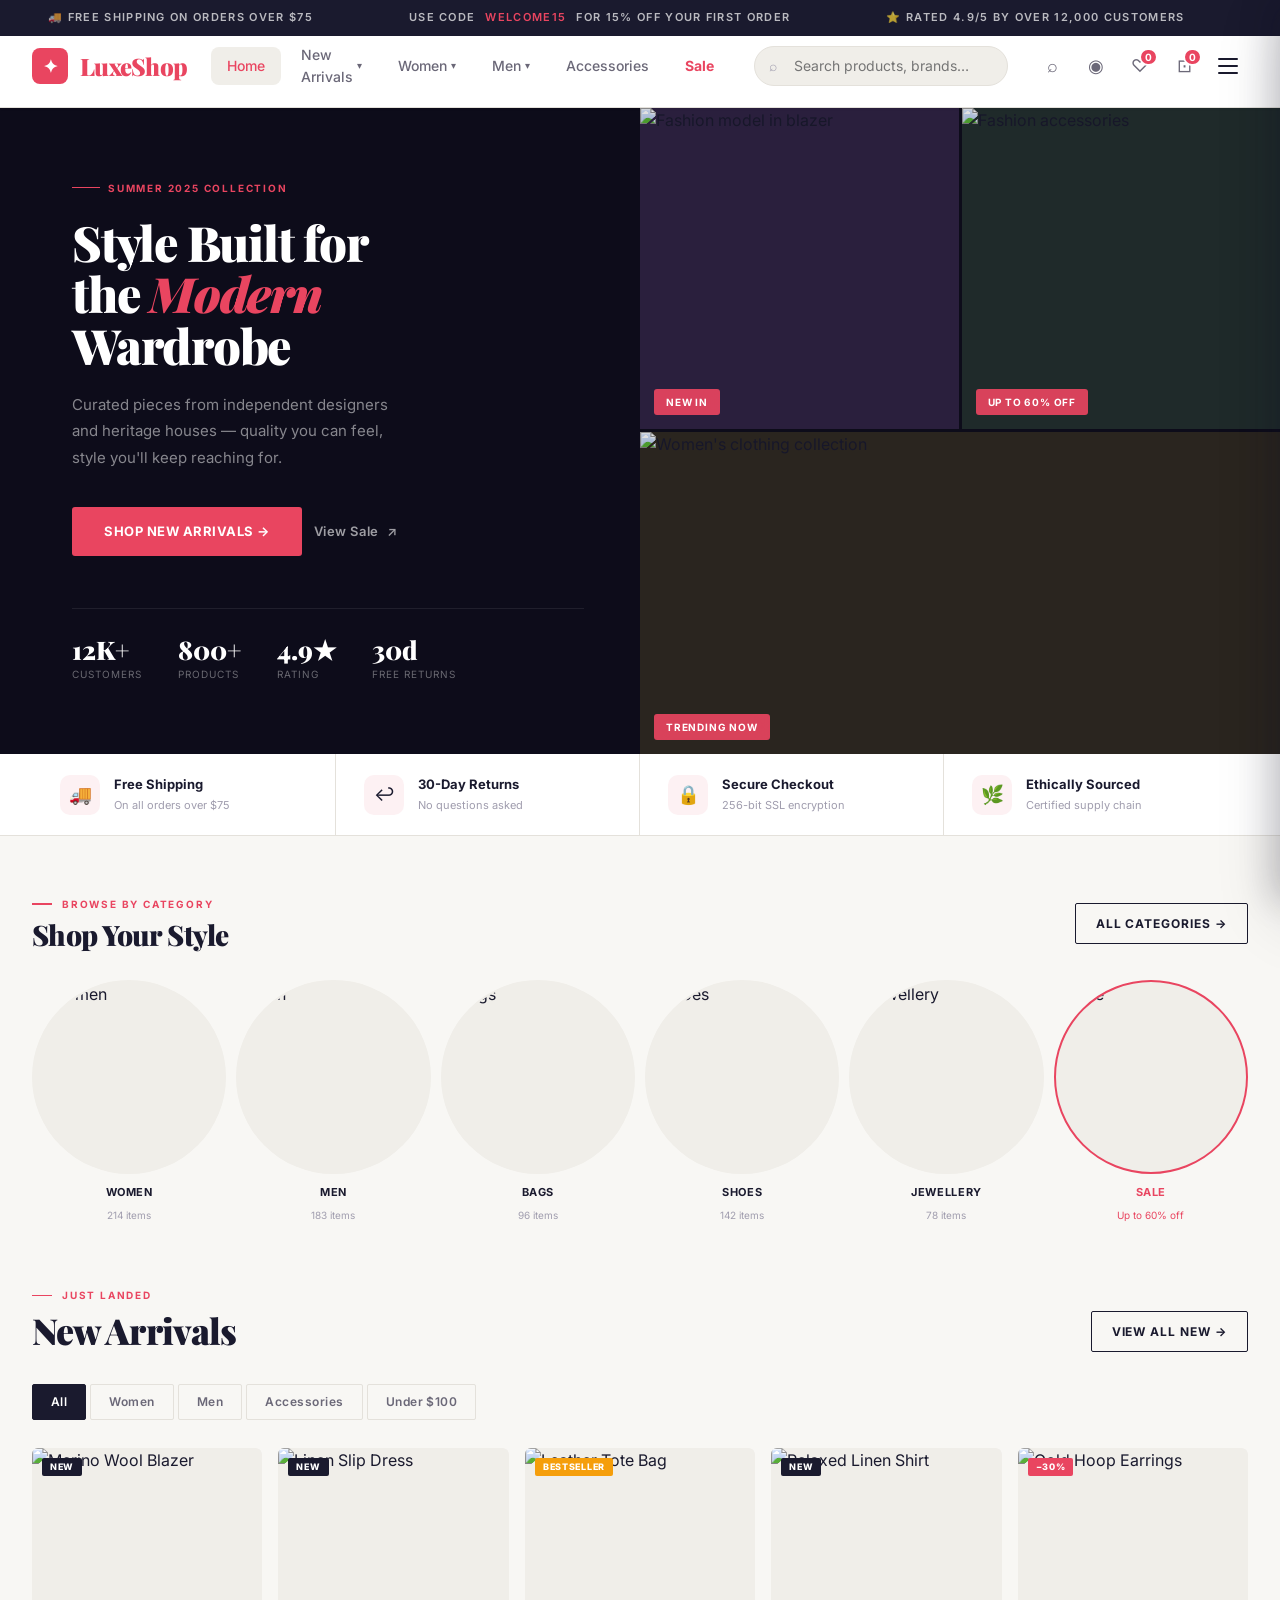
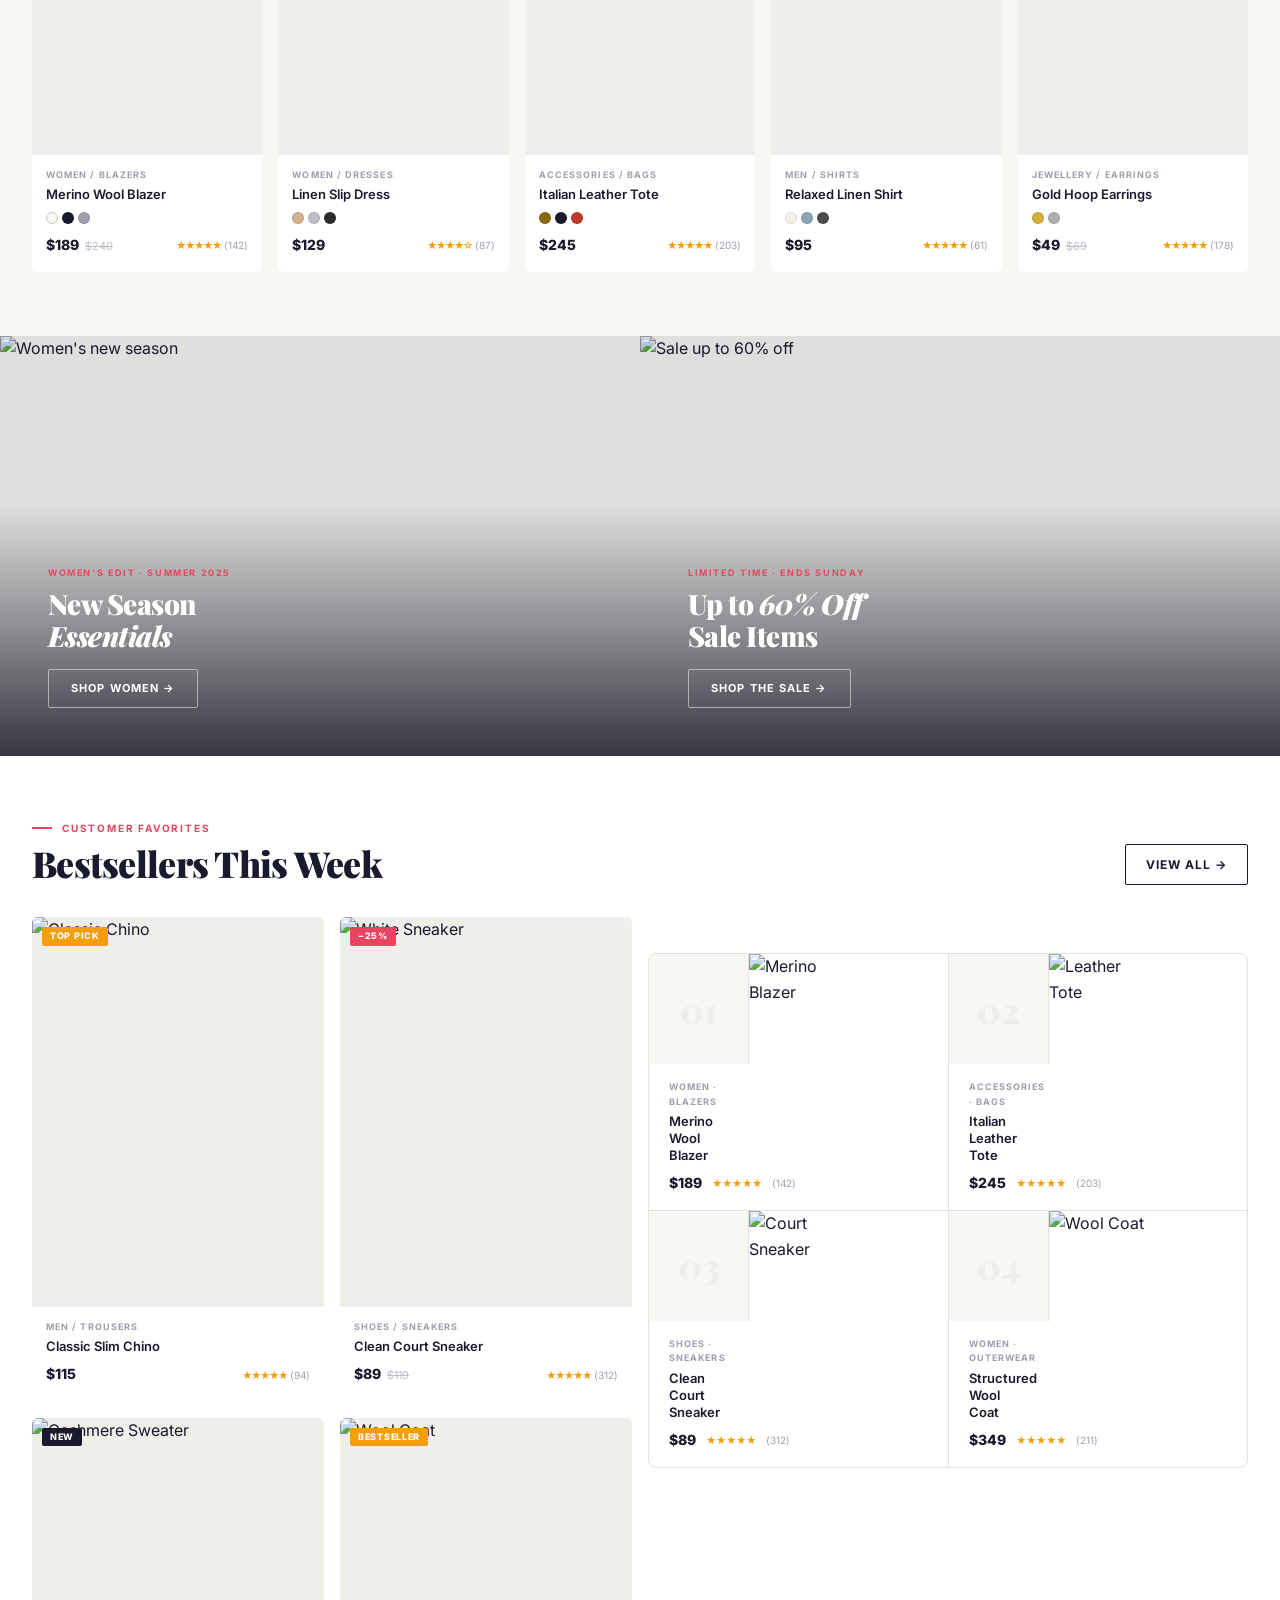
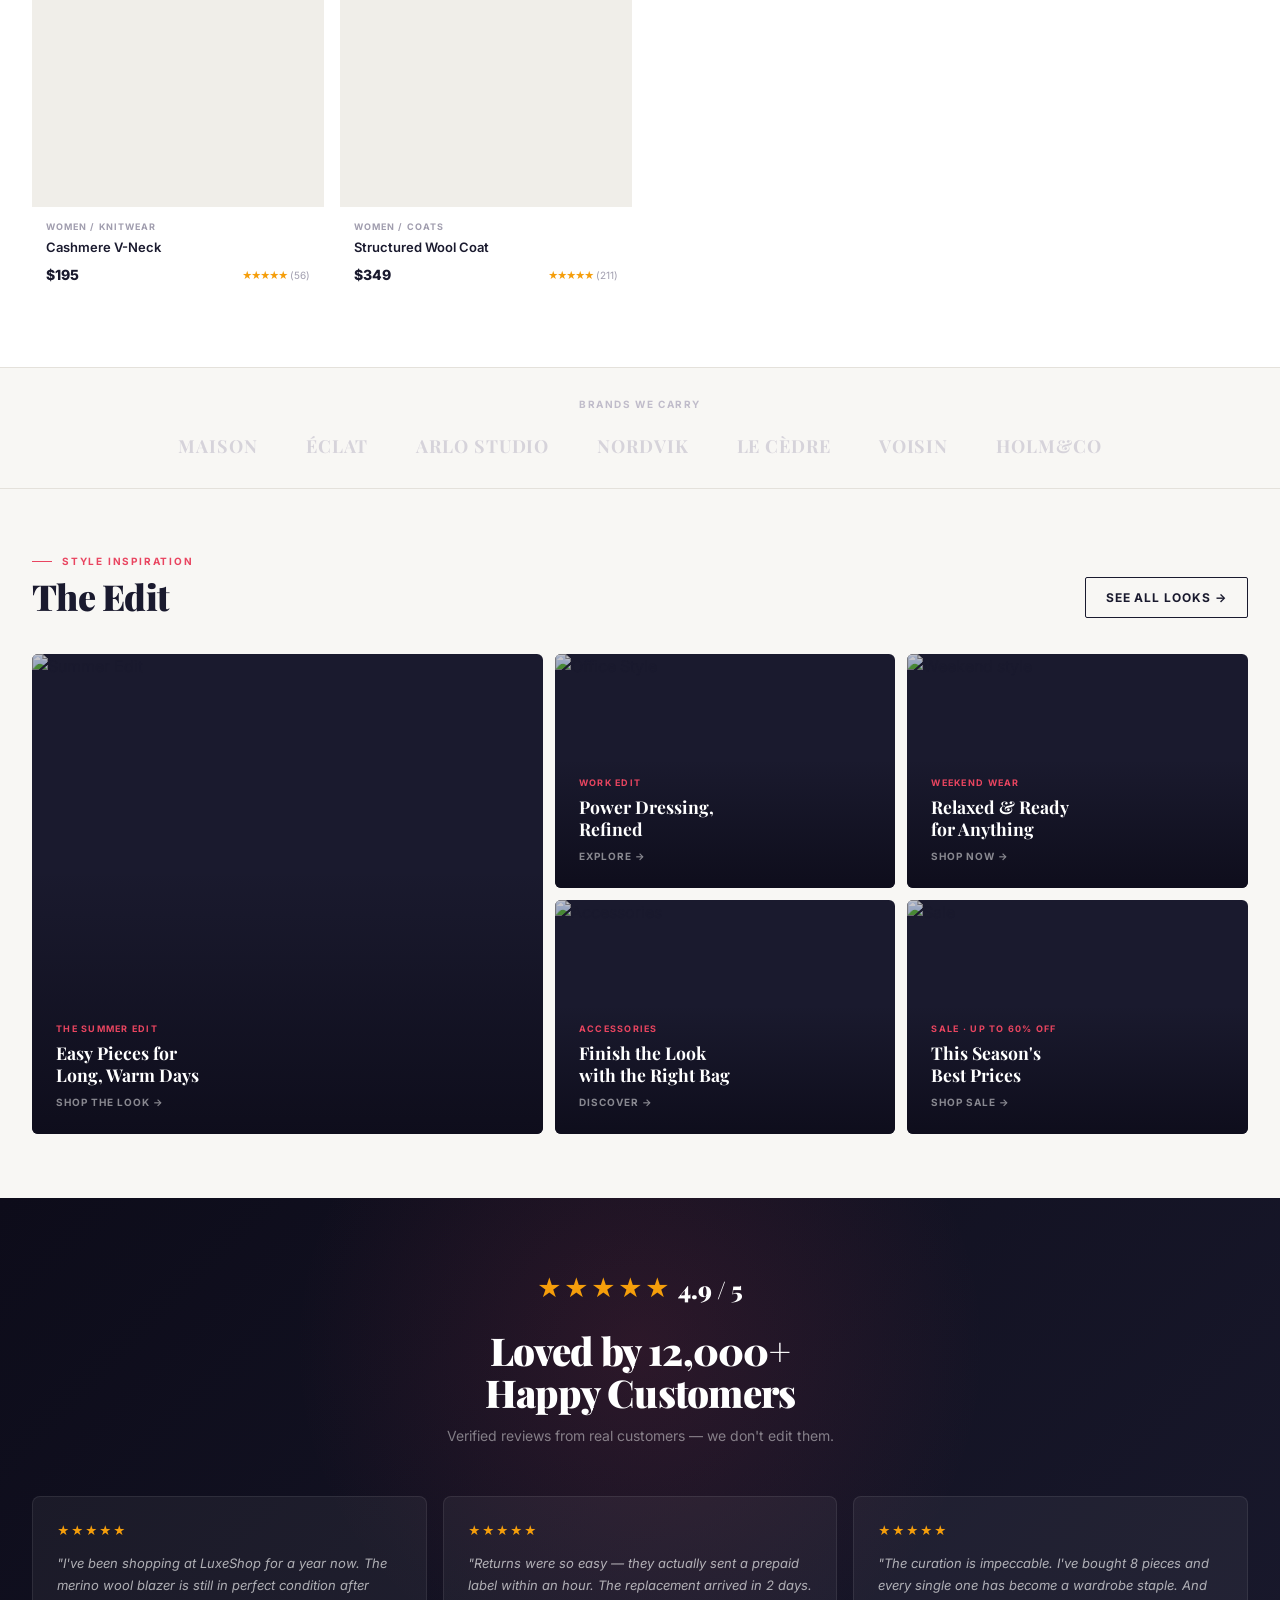
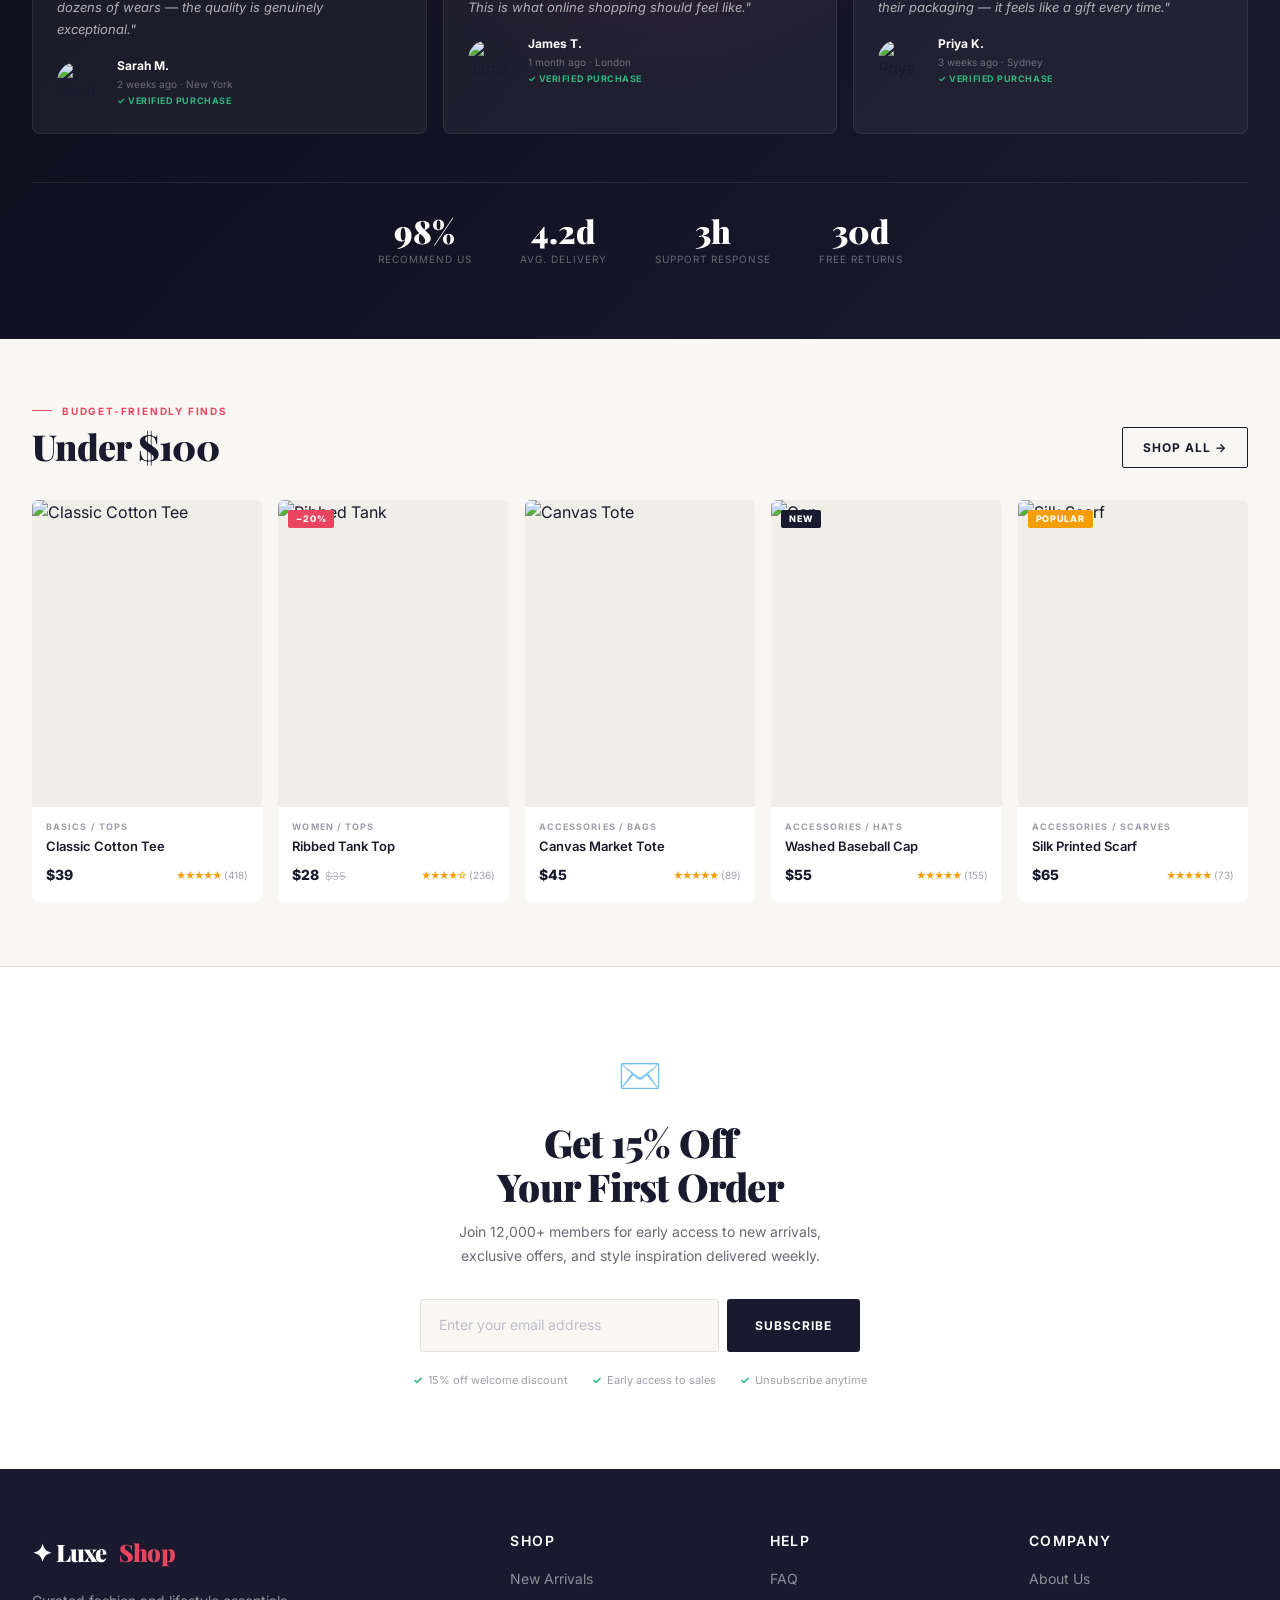
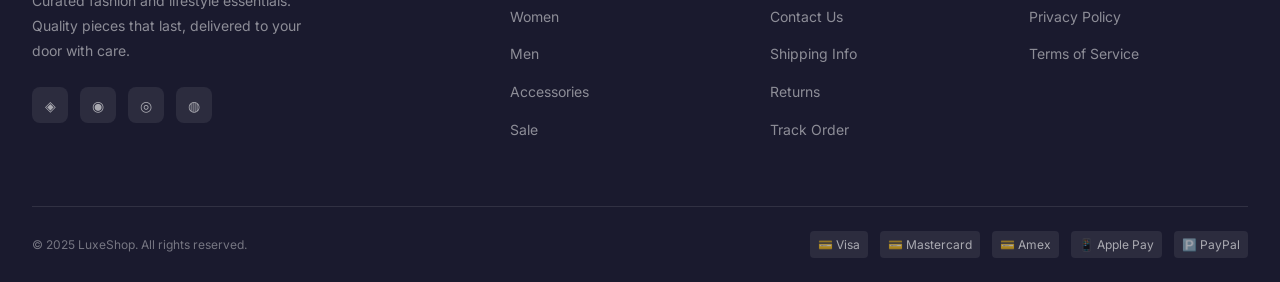
==== luxeshop/index.html @ 5b10a3a2 "Update index.html" ====
<!DOCTYPE html>
<html lang="en">
<head>
  <meta charset="UTF-8">
  <meta name="viewport" content="width=device-width, initial-scale=1.0">
  <meta name="description" content="LuxeShop — Curated fashion and lifestyle essentials. New arrivals, trending styles, and exclusive collections.">
  <title>LuxeShop — Curated Fashion & Lifestyle</title>
  <link rel="preconnect" href="https://fonts.googleapis.com">
  <link href="https://fonts.googleapis.com/css2?family=Playfair+Display:ital,wght@0,700;0,900;1,700&family=Inter:wght@300;400;500;600;700&display=swap" rel="stylesheet">
  <link rel="stylesheet" href="assets/css/variables.css">
  <link rel="stylesheet" href="assets/css/style.css">
  <link rel="stylesheet" href="assets/css/responsive.css">
  <style>
    /* ── HOMEPAGE OVERRIDES & ENHANCEMENTS ── */

    /* Announcement ticker */
    .ticker-wrap { background: #1a1a2e; overflow: hidden; padding: 9px 0; }
    .ticker { display: flex; gap: 0; animation: ticker 28s linear infinite; white-space: nowrap; }
    .ticker-item { padding: 0 48px; font-size: 11px; font-weight: 600; letter-spacing: .12em; text-transform: uppercase; color: rgba(255,255,255,.7); display: flex; align-items: center; gap: 10px; }
    .ticker-item span { color: #e94560; }
    @keyframes ticker { 0%{transform:translateX(0)} 100%{transform:translateX(-50%)} }

    /* ── HERO ── */
    .hp-hero {
      display: grid;
      grid-template-columns: 1fr 1fr;
      min-height: 620px;
      background: #0d0c1a;
      overflow: hidden;
    }
    .hp-hero-left {
      display: flex;
      flex-direction: column;
      justify-content: center;
      padding: 72px 56px 72px 72px;
      position: relative;
    }
    .hp-hero-left::after {
      content:'';
      position:absolute;
      right:-1px;
      top:0;
      bottom:0;
      width:1px;
      background:rgba(255,255,255,.07);
    }
    .hp-hero-right {
      position: relative;
      display: grid;
      grid-template-columns: 1fr 1fr;
      grid-template-rows: 1fr 1fr;
      gap: 3px;
      background: #0d0c1a;
    }
    .hero-img-cell {
      overflow: hidden;
      position: relative;
    }
    .hero-img-cell img {
      width:100%; height:100%; object-fit:cover;
      transition: transform .6s ease;
      filter: brightness(.88) saturate(1.05);
    }
    .hero-img-cell:hover img { transform: scale(1.04); }
    .hero-img-cell.span2 { grid-column: span 2; }

    /* Fake product images using Unsplash */
    .hero-img-cell:nth-child(1) { background: #2a1f3d; }
    .hero-img-cell:nth-child(2) { background: #1f2a2a; }
    .hero-img-cell:nth-child(3) { background: #2a251f; }

    .hero-badge-float {
      position:absolute; bottom:14px; left:14px;
      background: rgba(233,69,96,.92);
      backdrop-filter: blur(8px);
      color: white;
      font-size: 10px; font-weight: 700;
      letter-spacing: .08em; text-transform: uppercase;
      padding: 5px 12px; border-radius: 3px;
    }

    .hero-eyebrow-new {
      display: inline-flex; align-items: center; gap: 8px;
      font-size: 10px; font-weight: 700; letter-spacing: .18em; text-transform: uppercase;
      color: #e94560;
      margin-bottom: 20px;
    }
    .hero-eyebrow-new::before {
      content:''; display:block; width:28px; height:1px; background:#e94560;
    }

    .hp-hero h1 {
      font-family: 'Playfair Display', serif;
      font-size: clamp(2.4rem, 3.8vw, 3.5rem);
      font-weight: 900;
      color: #fff;
      line-height: 1.06;
      letter-spacing: -.025em;
      margin-bottom: 22px;
    }
    .hp-hero h1 em { font-style: italic; color: #e94560; }

    .hero-sub {
      font-size: 15px;
      color: rgba(255,255,255,.5);
      line-height: 1.75;
      max-width: 38ch;
      margin-bottom: 36px;
    }
    .hero-actions { display: flex; gap: 12px; align-items: center; flex-wrap: wrap; }

    .btn-hero-primary {
      background: #e94560; color: #fff;
      padding: 14px 32px;
      font-size: 13px; font-weight: 700; letter-spacing: .04em; text-transform: uppercase;
      border-radius: 3px;
      transition: background .18s, box-shadow .18s, transform .12s;
      display: inline-flex; align-items: center; gap: 8px;
    }
    .btn-hero-primary:hover { background: #c73652; box-shadow: 0 6px 28px rgba(233,69,96,.4); transform: translateY(-1px); }

    .btn-hero-ghost {
      color: rgba(255,255,255,.6);
      font-size: 13px; font-weight: 600; letter-spacing: .04em;
      display: inline-flex; align-items: center; gap: 8px;
      padding: 14px 0;
      transition: color .15s, gap .2s;
    }
    .btn-hero-ghost:hover { color: #fff; gap: 12px; }

    .hero-stat-row {
      display: flex; gap: 36px;
      margin-top: 52px;
      padding-top: 28px;
      border-top: 1px solid rgba(255,255,255,.08);
    }
    .hsr-num { font-family:'Playfair Display',serif; font-size:1.6rem; font-weight:900; color:#fff; line-height:1; }
    .hsr-label { font-size:10px; color:rgba(255,255,255,.38); letter-spacing:.1em; text-transform:uppercase; margin-top:4px; }

    /* ── TRUST BAR ── */
    .trust-strip {
      background: #fff;
      border-bottom: 1px solid #e4e1db;
      padding: 0;
    }
    .trust-strip-inner {
      display: grid;
      grid-template-columns: repeat(4, 1fr);
    }
    .trust-cell {
      display: flex; align-items: center; gap: 14px;
      padding: 20px 28px;
      border-right: 1px solid #e4e1db;
    }
    .trust-cell:last-child { border-right: none; }
    .trust-cell-icon {
      width: 40px; height: 40px; border-radius: 10px;
      background: #fdf1f3;
      display: flex; align-items: center; justify-content: center;
      font-size: 1.15rem; flex-shrink: 0;
    }
    .trust-cell-title { font-size: 13px; font-weight: 700; color: #1a1a2e; }
    .trust-cell-sub { font-size: 11px; color: #a09dae; margin-top: 2px; }

    /* ── CATEGORIES ROW ── */
    .cats-section { padding: 60px 0 0; }
    .cats-scroll {
      display: grid;
      grid-template-columns: repeat(6, 1fr);
      gap: 10px;
      margin-top: 32px;
    }
    .cat-pill {
      display: flex; flex-direction: column; align-items: center; gap: 10px;
      cursor: pointer;
      text-decoration: none;
    }
    .cat-pill-img {
      width: 100%; aspect-ratio: 1;
      border-radius: 50%;
      overflow: hidden;
      border: 2.5px solid transparent;
      transition: border-color .2s, transform .2s;
      background: #f0eee9;
    }
    .cat-pill-img img { width:100%; height:100%; object-fit:cover; }
    .cat-pill:hover .cat-pill-img { border-color: #e94560; transform: scale(1.04); }
    .cat-pill-name { font-size: 11px; font-weight: 700; letter-spacing: .06em; text-transform: uppercase; color: #1a1a2e; text-align:center; }
    .cat-pill-count { font-size: 10px; color: #a09dae; text-align:center; margin-top:-4px; }

    /* ── SECTION LABEL SYSTEM ── */
    .sec-label {
      font-size: 10px; font-weight: 700; letter-spacing: .18em; text-transform: uppercase;
      color: #e94560;
      display: flex; align-items: center; gap: 10px;
      margin-bottom: 6px;
    }
    .sec-label::before { content:''; display:block; width:20px; height:1.5px; background:#e94560; }
    .sec-title { font-family:'Playfair Display',serif; font-size: clamp(1.6rem,2.8vw,2.4rem); font-weight:900; letter-spacing:-.02em; color:#1a1a2e; }

    /* ── PRODUCT GRID (Homepage) ── */
    .hp-products-section { padding: 64px 0; background: #f8f7f4; }
    .hp-prod-header {
      display: flex; align-items: flex-end; justify-content: space-between;
      margin-bottom: 32px; flex-wrap: wrap; gap: 16px;
    }
    .see-all-link {
      font-size: 12px; font-weight: 700; letter-spacing: .08em; text-transform: uppercase;
      color: #1a1a2e;
      display: flex; align-items: center; gap: 6px;
      padding: 10px 20px; border: 1.5px solid #1a1a2e; border-radius: 2px;
      transition: background .15s, color .15s;
    }
    .see-all-link:hover { background: #1a1a2e; color: #fff; }

    /* Tab filters */
    .prod-tabs {
      display: flex; gap: 4px; flex-wrap: wrap; margin-bottom: 28px;
    }
    .prod-tab {
      padding: 7px 18px;
      font-size: 12px; font-weight: 600; letter-spacing: .04em;
      border: 1.5px solid #e4e1db;
      border-radius: 2px;
      color: #6b6878;
      transition: all .15s;
      cursor: pointer;
    }
    .prod-tab.active, .prod-tab:hover { background: #1a1a2e; color: #fff; border-color: #1a1a2e; }

    /* Product card */
    .hp-product-grid {
      display: grid;
      grid-template-columns: repeat(5, 1fr);
      gap: 16px;
    }
    .hp-prod-card {
      background: #fff;
      border-radius: 6px;
      overflow: hidden;
      cursor: pointer;
      transition: box-shadow .25s, transform .25s;
      position: relative;
    }
    .hp-prod-card:hover { box-shadow: 0 12px 40px rgba(26,26,46,.12); transform: translateY(-3px); }
    .hp-prod-card:hover .hp-prod-actions { opacity: 1; transform: translateY(0); }
    .hp-prod-card:hover .hp-prod-img img { transform: scale(1.06); }

    .hp-prod-img {
      position: relative;
      aspect-ratio: 3/4;
      overflow: hidden;
      background: #f0eee9;
    }
    .hp-prod-img img { width:100%; height:100%; object-fit:cover; transition: transform .45s ease; }

    .hp-prod-badges {
      position: absolute; top: 10px; left: 10px;
      display: flex; flex-direction: column; gap: 4px;
    }
    .hp-badge {
      font-size: 9px; font-weight: 800; letter-spacing: .08em; text-transform: uppercase;
      padding: 3px 8px; border-radius: 2px; color: #fff;
      line-height: 1.4;
    }
    .hp-badge-new { background: #1a1a2e; }
    .hp-badge-sale { background: #e94560; }
    .hp-badge-hot { background: #f59e0b; }

    .hp-prod-actions {
      position: absolute; bottom: 0; left: 0; right: 0;
      background: rgba(26,26,46,.85);
      backdrop-filter: blur(4px);
      display: flex;
      opacity: 0;
      transform: translateY(8px);
      transition: opacity .2s, transform .2s;
    }
    .hp-prod-act-btn {
      flex: 1; padding: 11px 8px;
      font-size: 10px; font-weight: 700; letter-spacing: .07em; text-transform: uppercase;
      color: rgba(255,255,255,.85);
      border-right: 1px solid rgba(255,255,255,.1);
      transition: background .15s, color .15s;
      text-align: center;
    }
    .hp-prod-act-btn:last-child { border-right: none; }
    .hp-prod-act-btn:hover { background: #e94560; color: #fff; }

    .hp-prod-body { padding: 13px 14px 16px; }
    .hp-prod-cat { font-size: 9px; font-weight: 700; letter-spacing: .12em; text-transform: uppercase; color: #a09dae; margin-bottom: 4px; }
    .hp-prod-name { font-size: 13px; font-weight: 600; color: #1a1a2e; line-height: 1.35; margin-bottom: 8px; white-space:nowrap; overflow:hidden; text-overflow:ellipsis; }
    .hp-prod-footer { display: flex; align-items: center; justify-content: space-between; gap: 8px; }
    .hp-prod-price-wrap { display: flex; align-items: baseline; gap: 6px; }
    .hp-prod-price { font-size: 14px; font-weight: 800; color: #1a1a2e; }
    .hp-prod-orig { font-size: 11px; color: #c0bcca; text-decoration: line-through; }
    .hp-prod-rating { display: flex; align-items: center; gap: 3px; }
    .hp-prod-stars { color: #f59e0b; font-size: 10px; letter-spacing: -1px; }
    .hp-prod-rcount { font-size: 10px; color: #a09dae; }

    /* ── FEATURED BANNER SPLIT ── */
    .feat-banner { display: grid; grid-template-columns: 1fr 1fr; min-height: 420px; }
    .feat-panel {
      position: relative; overflow: hidden;
      display: flex; align-items: flex-end;
      padding: 48px;
    }
    .feat-panel img { position:absolute; inset:0; width:100%; height:100%; object-fit:cover; transition:transform .6s; }
    .feat-panel:hover img { transform: scale(1.04); }
    .feat-panel-overlay { position:absolute; inset:0; background:linear-gradient(to top, rgba(13,12,26,.82) 0%, rgba(13,12,26,.1) 60%); }
    .feat-panel-content { position:relative; z-index:1; }
    .feat-eyebrow { font-size:9px; font-weight:700; letter-spacing:.18em; text-transform:uppercase; color:#e94560; margin-bottom:8px; }
    .feat-panel h3 { font-family:'Playfair Display',serif; font-size:1.75rem; font-weight:900; color:#fff; line-height:1.15; margin-bottom:16px; }
    .feat-panel h3 em { font-style:italic; }
    .feat-cta {
      display:inline-flex; align-items:center; gap:8px;
      font-size:11px; font-weight:700; letter-spacing:.1em; text-transform:uppercase;
      color:#fff; padding:10px 22px;
      border:1.5px solid rgba(255,255,255,.5); border-radius:2px;
      transition:background .15s, border-color .15s;
    }
    .feat-cta:hover { background:#e94560; border-color:#e94560; }

    /* ── BEST SELLERS ── */
    .bestsellers-section { padding: 64px 0; background: #fff; }
    .bs-grid {
      display: grid;
      grid-template-columns: 1fr 1fr;
      gap: 1px;
      background: #e4e1db;
      border: 1px solid #e4e1db;
      margin-top: 36px;
      border-radius: 8px;
      overflow: hidden;
    }
    .bs-item {
      display: grid;
      grid-template-columns: 100px 1fr;
      gap: 0;
      background: #fff;
      transition: background .15s;
      text-decoration: none;
      overflow: hidden;
    }
    .bs-item:hover { background: #fdf8f9; }
    .bs-item-rank {
      display: flex; align-items: center; justify-content: center;
      font-family:'Playfair Display',serif;
      font-size: 2.2rem; font-weight: 900;
      color: #f0eee9;
      background: #f8f7f4;
      border-right: 1px solid #e4e1db;
      padding: 20px 10px;
      flex-shrink: 0;
      line-height: 1;
    }
    .bs-item-img {
      width: 100px; height: 110px; flex-shrink:0;
      overflow: hidden;
    }
    .bs-item-img img { width:100%; height:100%; object-fit:cover; }
    .bs-item-info { padding: 16px 20px; display:flex; flex-direction:column; justify-content:center; }
    .bs-item-cat { font-size:9px; font-weight:700; letter-spacing:.12em; text-transform:uppercase; color:#a09dae; margin-bottom:4px; }
    .bs-item-name { font-size:13px; font-weight:600; color:#1a1a2e; line-height:1.3; margin-bottom:8px; }
    .bs-item-meta { display:flex; align-items:center; gap:10px; }
    .bs-item-price { font-size:14px; font-weight:800; color:#1a1a2e; }
    .bs-item-stars { color:#f59e0b; font-size:10px; }

    /* ── SOCIAL PROOF BANNER ── */
    .social-proof {
      background: linear-gradient(135deg, #0d0c1a 0%, #1a1a2e 100%);
      padding: 72px 0;
      position: relative;
      overflow: hidden;
    }
    .social-proof::before {
      content:'';
      position:absolute;
      top:-200px; left:50%;
      width:700px; height:700px;
      background:radial-gradient(circle, rgba(233,69,96,.12) 0%, transparent 70%);
      transform:translateX(-50%);
    }
    .sp-inner { text-align:center; position:relative; }
    .sp-rating-big {
      display:flex; align-items:center; justify-content:center; gap:6px;
      margin-bottom:20px;
    }
    .sp-stars-big { color:#f59e0b; font-size:1.5rem; letter-spacing:2px; }
    .sp-rating-num { font-family:'Playfair Display',serif; font-size:1.5rem; font-weight:900; color:#fff; }
    .sp-title { font-family:'Playfair Display',serif; font-size:clamp(1.8rem,3vw,2.8rem); font-weight:900; color:#fff; line-height:1.1; margin-bottom:12px; }
    .sp-sub { font-size:14px; color:rgba(255,255,255,.45); margin-bottom:48px; }

    /* Review cards */
    .sp-reviews { display:grid; grid-template-columns:repeat(3,1fr); gap:16px; }
    .sp-card {
      background:rgba(255,255,255,.05);
      border:1px solid rgba(255,255,255,.08);
      border-radius:8px;
      padding:24px;
      text-align:left;
      transition:background .2s;
    }
    .sp-card:hover { background:rgba(255,255,255,.08); }
    .sp-card-stars { color:#f59e0b; font-size:12px; letter-spacing:1px; margin-bottom:12px; }
    .sp-card-body { font-size:13px; line-height:1.7; color:rgba(255,255,255,.65); margin-bottom:16px; font-style:italic; }
    .sp-card-foot { display:flex; align-items:center; gap:10px; }
    .sp-card-avatar {
      width:36px; height:36px; border-radius:50%;
      overflow:hidden; border:2px solid rgba(255,255,255,.12);
      background: #2a2040;
      display:flex; align-items:center; justify-content:center;
      font-size:14px; font-weight:700; color:rgba(255,255,255,.7);
      flex-shrink:0;
    }
    .sp-card-name { font-size:12px; font-weight:700; color:#fff; }
    .sp-card-date { font-size:10px; color:rgba(255,255,255,.35); margin-top:1px; }
    .sp-card-verified { font-size:9px; font-weight:700; letter-spacing:.06em; text-transform:uppercase; color:#2cb67d; margin-top:2px; }

    /* ── BRAND LOGOS ── */
    .brands-bar { background:#f8f7f4; border-top:1px solid #e4e1db; border-bottom:1px solid #e4e1db; padding:28px 0; }
    .brands-label { font-size:10px; font-weight:700; letter-spacing:.16em; text-transform:uppercase; color:#c0bcca; margin-bottom:20px; text-align:center; }
    .brands-list { display:flex; align-items:center; justify-content:center; gap:48px; flex-wrap:wrap; }
    .brand-logo-item {
      font-family:'Playfair Display',serif;
      font-size:clamp(13px,2vw,18px);
      font-weight:700;
      color:#c0bcca;
      letter-spacing:.05em;
      transition:color .15s;
      opacity:.6;
    }
    .brand-logo-item:hover { color:#1a1a2e; opacity:1; }

    /* ── EDITORIAL GRID ── */
    .editorial-section { padding:64px 0; background:#f8f7f4; }
    .editorial-grid {
      display:grid;
      grid-template-columns:1.5fr 1fr 1fr;
      grid-template-rows:auto auto;
      gap:12px;
      margin-top:36px;
    }
    .ed-item {
      position:relative;
      overflow:hidden;
      border-radius:6px;
      background:#1a1a2e;
      cursor:pointer;
    }
    .ed-item img { width:100%; height:100%; object-fit:cover; opacity:.75; transition:opacity .3s, transform .4s; }
    .ed-item:hover img { opacity:.55; transform:scale(1.04); }
    .ed-item.tall { grid-row:span 2; min-height:480px; }
    .ed-item.normal { min-height:220px; }
    .ed-overlay {
      position:absolute; inset:0;
      background:linear-gradient(to top, rgba(13,12,26,.9) 0%, transparent 55%);
      display:flex; flex-direction:column; justify-content:flex-end;
      padding:24px;
    }
    .ed-tag { font-size:9px; font-weight:700; letter-spacing:.14em; text-transform:uppercase; color:#e94560; margin-bottom:6px; }
    .ed-title { font-family:'Playfair Display',serif; font-size:1.1rem; font-weight:700; color:#fff; line-height:1.25; margin-bottom:8px; }
    .ed-read { font-size:10px; font-weight:700; letter-spacing:.1em; text-transform:uppercase; color:rgba(255,255,255,.5); display:inline-flex; align-items:center; gap:6px; transition:color .15s; }
    .ed-item:hover .ed-read { color:#e94560; }

    /* ── NEWSLETTER ── */
    .hp-newsletter {
      padding:80px 0;
      background:#fff;
      border-top:1px solid #e4e1db;
    }
    .nl-inner {
      max-width:600px;
      margin:0 auto;
      text-align:center;
    }
    .nl-icon { font-size:2.2rem; margin-bottom:16px; }
    .nl-title { font-family:'Playfair Display',serif; font-size:clamp(1.8rem,3vw,2.6rem); font-weight:900; color:#1a1a2e; line-height:1.15; margin-bottom:12px; }
    .nl-sub { font-size:14px; color:#6b6878; line-height:1.7; margin-bottom:32px; max-width:42ch; margin-left:auto; margin-right:auto; }
    .nl-form { display:flex; gap:8px; max-width:440px; margin:0 auto; }
    .nl-input {
      flex:1; padding:14px 18px;
      border:1.5px solid #e4e1db; border-radius:3px;
      font-size:14px; color:#1a1a2e;
      transition:border-color .2s, box-shadow .2s;
      background:#f8f7f4;
    }
    .nl-input:focus { outline:none; border-color:#e94560; background:#fff; box-shadow:0 0 0 3px rgba(233,69,96,.1); }
    .nl-input::placeholder { color:#c0bcca; }
    .nl-btn {
      padding:14px 28px;
      background:#1a1a2e; color:#fff;
      font-size:12px; font-weight:700; letter-spacing:.08em; text-transform:uppercase;
      border:none; border-radius:3px; cursor:pointer;
      white-space:nowrap;
      transition:background .15s;
    }
    .nl-btn:hover { background:#e94560; }
    .nl-perks { display:flex; justify-content:center; gap:24px; margin-top:20px; flex-wrap:wrap; }
    .nl-perk { font-size:11px; color:#a09dae; display:flex; align-items:center; gap:5px; }
    .nl-perk::before { content:'✓'; color:#2cb67d; font-weight:700; }

    /* ── PRODUCT COLOR SWATCHES ── */
    .prod-swatches { display:flex; gap:4px; margin-top:6px; }
    .prod-swatch { width:12px; height:12px; border-radius:50%; border:1.5px solid rgba(0,0,0,.1); }

    /* ── RECENTLY VIEWED STRIP ── */
    .recent-strip { padding:40px 0; background:#f0eee9; }
    .recent-scroll { display:flex; gap:12px; overflow-x:auto; padding-bottom:4px; scrollbar-width:none; }
    .recent-scroll::-webkit-scrollbar { display:none; }
    .recent-card {
      flex-shrink:0; width:120px;
      text-decoration:none;
      transition:transform .2s;
    }
    .recent-card:hover { transform:translateY(-2px); }
    .recent-card-img {
      width:120px; height:140px;
      border-radius:4px; overflow:hidden;
      background:#e4e1db;
    }
    .recent-card-img img { width:100%; height:100%; object-fit:cover; }
    .recent-card-name { font-size:11px; font-weight:600; color:#1a1a2e; margin-top:8px; white-space:nowrap; overflow:hidden; text-overflow:ellipsis; }
    .recent-card-price { font-size:11px; color:#6b6878; margin-top:2px; }

    /* ── RESPONSIVE ── */
    @media(max-width:1100px) {
      .hp-product-grid { grid-template-columns:repeat(4,1fr); }
      .hp-hero { grid-template-columns:1fr; min-height:auto; }
      .hp-hero-right { grid-column:1; display:none; }
      .hp-hero-left { padding:60px 32px; }
      .bs-grid { grid-template-columns:1fr; }
    }
    @media(max-width:900px) {
      .hp-product-grid { grid-template-columns:repeat(3,1fr); }
      .trust-strip-inner { grid-template-columns:repeat(2,1fr); }
      .trust-cell:nth-child(2) { border-right:none; }
      .feat-banner { grid-template-columns:1fr; }
      .sp-reviews { grid-template-columns:1fr; }
      .editorial-grid { grid-template-columns:1fr 1fr; }
      .ed-item.tall { grid-row:span 1; min-height:280px; }
      .cats-scroll { grid-template-columns:repeat(3,1fr); }
    }
    @media(max-width:640px) {
      .hp-product-grid { grid-template-columns:repeat(2,1fr); }
      .trust-strip-inner { grid-template-columns:1fr; }
      .trust-cell { border-right:none; border-bottom:1px solid #e4e1db; }
      .trust-cell:last-child { border-bottom:none; }
      .editorial-grid { grid-template-columns:1fr; }
      .cats-scroll { grid-template-columns:repeat(3,1fr); gap:6px; }
      .brands-list { gap:24px; }
      .nl-form { flex-direction:column; }
    }

    /* Placeholder image backgrounds (Unsplash URLs) */
    .img-placeholder { background:#e4e1db; display:flex; align-items:center; justify-content:center; color:#c0bcca; font-size:11px; }

    /* Scroll reveal */
    .fade-up { opacity:0; transform:translateY(20px); transition:opacity .5s ease, transform .5s ease; }
    .fade-up.in { opacity:1; transform:translateY(0); }

    /* ── MOBILE NAV DRAWER (bulletproof against conflicting rules in
         assets/css/*.css — uses !important + a unique "is-open" state
         class instead of the generic ".active" that style.css may
         already define differently for .mobile-nav) ── */
    div#mobileNavOverlay.mobile-nav-overlay {
      position: fixed !important;
      top: 0 !important; left: 0 !important; right: 0 !important; bottom: 0 !important;
      width: 100% !important; height: 100% !important;
      translate: none !important;
      transform: none !important;
      background: rgba(13,12,26,.55) !important;
      backdrop-filter: blur(2px);
      z-index: 99998 !important;
      opacity: 0 !important;
      visibility: hidden !important;
      pointer-events: none !important;
      transition: opacity .3s ease !important;
      margin: 0 !important;
      transform: none !important;
    }
    div#mobileNavOverlay.mobile-nav-overlay.is-open {
      opacity: 1 !important;
      visibility: visible !important;
      pointer-events: auto !important;
    }
    nav#mobileNav.mobile-nav {
      position: fixed !important;
      top: 0 !important;
      right: 0 !important;
      left: auto !important;
      bottom: auto !important;
      margin: 0 !important;
      height: 100vh !important;
      max-height: 100vh !important;
      width: min(340px, 86vw) !important;
      max-width: 86vw !important;
      background: #fff !important;
      z-index: 99999 !important;
      display: flex !important;
      flex-direction: column !important;
      /* IMPORTANT: the site's own style.css animates a different
         .mobile-nav via the CSS `translate` property (translate: -100% 0),
         which is a SEPARATE property from `transform` and stacks with it
         instead of being overridden by it — that's what caused the
         drawer to sit permanently visible/pinned. Force it off here. */
      translate: none !important;
      transform: translateX(100%) !important;
      transition: transform .32s cubic-bezier(.4,0,.2,1) !important;
      box-shadow: -8px 0 32px rgba(13,12,26,.18);
      overflow-y: auto !important;
      opacity: 1 !important;
      visibility: visible !important;
      pointer-events: auto !important;
    }
    nav#mobileNav.mobile-nav.is-open {
      translate: none !important;
      transform: translateX(0) !important;
    }
    .mobile-nav-header {
      display: flex;
      align-items: center;
      justify-content: space-between;
      padding: 20px 20px;
      border-bottom: 1px solid #e4e1db;
      flex-shrink: 0;
    }
    .mobile-search { padding: 16px 20px; border-bottom: 1px solid #e4e1db; flex-shrink: 0; }
    .mobile-nav-body { flex: 1; padding: 8px 0; }
    .mobile-nav-list { list-style: none; margin: 0; padding: 0; }
    .mobile-nav-link {
      display: block;
      padding: 14px 20px;
      font-size: 14px;
      font-weight: 600;
      color: #1a1a2e;
      text-decoration: none;
      border-bottom: 1px solid #f0eee9;
    }
    .mobile-nav-link.active,
    .mobile-nav-link:hover { color: #e94560; background: #fdf8f9; }
    .mobile-nav-footer {
      padding: 20px;
      border-top: 1px solid #e4e1db;
      display: flex;
      flex-direction: column;
      gap: 10px;
      flex-shrink: 0;
    }
    body.no-scroll { overflow: hidden !important; }
    /* Only show hamburger on narrower layouts where the row nav would otherwise be cramped */
    @media(min-width: 1101px) {
      button#menuToggle.menu-toggle { display: none !important; }
    }
    button#menuToggle.menu-toggle {
      display: flex !important;
      flex-direction: column;
      justify-content: center;
      align-items: center;
      gap: 5px;
      width: 40px;
      height: 40px;
      background: transparent !important;
      border: none !important;
      cursor: pointer;
    }
    button#menuToggle.menu-toggle span {
      display: block;
      width: 20px;
      height: 2px;
      background: #1a1a2e;
      border-radius: 2px;
      transition: transform .25s ease, opacity .25s ease;
    }
    button#menuToggle.menu-toggle.is-open span:nth-child(1) { transform: translateY(7px) rotate(45deg); }
    button#menuToggle.menu-toggle.is-open span:nth-child(2) { opacity: 0; }
    button#menuToggle.menu-toggle.is-open span:nth-child(3) { transform: translateY(-7px) rotate(-45deg); }
    .sp-card-avatar-img {
  width: 40px;
  height: 40px;
  border-radius: 50%;
  object-fit: cover;
  margin-right: 10px;
}
  </style>
</head>
<body>

  <!-- ── ANNOUNCEMENT TICKER ── -->
  <div class="ticker-wrap" aria-hidden="true">
    <div class="ticker">
      <div class="ticker-item">🚚 Free shipping on orders over $75</div>
      <div class="ticker-item">Use code <span>WELCOME15</span> for 15% off your first order</div>
      <div class="ticker-item">⭐ Rated 4.9/5 by over 12,000 customers</div>
      <div class="ticker-item">🌿 Sustainably sourced &amp; ethically made</div>
      <div class="ticker-item">↩️ 30-day hassle-free returns</div>
      <div class="ticker-item">🔒 Secure checkout · Pay with Apple Pay, PayPal, Visa</div>
      <!-- duplicate for seamless loop -->
      <div class="ticker-item">🚚 Free shipping on orders over $75</div>
      <div class="ticker-item">Use code <span>WELCOME15</span> for 15% off your first order</div>
      <div class="ticker-item">⭐ Rated 4.9/5 by over 12,000 customers</div>
      <div class="ticker-item">🌿 Sustainably sourced &amp; ethically made</div>
      <div class="ticker-item">↩️ 30-day hassle-free returns</div>
      <div class="ticker-item">🔒 Secure checkout · Pay with Apple Pay, PayPal, Visa</div>
    </div>
  </div>

  <!-- ── HEADER ── -->
  <header class="site-header" id="siteHeader">
    <div class="container">
      <div class="header-inner">
        <a href="index.html" class="site-logo">
          <div class="logo-mark">✦</div>
          <span class="logo-text">Luxe<span>Shop</span></span>
        </a>
        <nav class="main-nav" aria-label="Main navigation">
          <ul class="nav-list">
            <li><a href="index.html" class="nav-link active">Home</a></li>
            <li class="nav-item">
              <a href="shop.html" class="nav-link">New Arrivals <span style="font-size:0.7em">▾</span></a>
              <div class="nav-dropdown">
                <a href="shop.html?cat=new">Just Landed</a>
                <a href="shop.html?cat=trending">Trending</a>
                <a href="shop.html?cat=editors-pick">Editor's Pick</a>
              </div>
            </li>
            <li class="nav-item">
              <a href="shop.html" class="nav-link">Women <span style="font-size:0.7em">▾</span></a>
              <div class="nav-dropdown">
                <a href="shop.html?cat=dresses">Dresses</a>
                <a href="shop.html?cat=tops">Tops &amp; Blouses</a>
                <a href="shop.html?cat=blazers">Blazers &amp; Jackets</a>
                <a href="shop.html?cat=pants">Trousers &amp; Jeans</a>
                <a href="shop.html?cat=knitwear">Knitwear</a>
              </div>
            </li>
            <li class="nav-item">
              <a href="shop.html" class="nav-link">Men <span style="font-size:0.7em">▾</span></a>
              <div class="nav-dropdown">
                <a href="shop.html?cat=shirts">Shirts</a>
                <a href="shop.html?cat=mens-jackets">Jackets &amp; Coats</a>
                <a href="shop.html?cat=mens-trousers">Trousers</a>
                <a href="shop.html?cat=mens-knitwear">Knitwear</a>
              </div>
            </li>
            <li><a href="shop.html?cat=accessories" class="nav-link">Accessories</a></li>
            <li><a href="shop.html?cat=sale" class="nav-link" style="color:var(--clr-accent);font-weight:700">Sale</a></li>
          </ul>
        </nav>
        <div class="header-search">
          <span class="header-search-icon">⌕</span>
          <input type="search" placeholder="Search products, brands…" aria-label="Search" id="headerSearch" readonly onclick="openSearch()">
        </div>
        <div class="header-actions">
          <button class="header-icon-btn" aria-label="Search" onclick="openSearch()">⌕</button>
          <a href="account.html" class="header-icon-btn" aria-label="Account">◉</a>
          <a href="wishlist.html" class="header-icon-btn" aria-label="Wishlist">♡<span class="badge-count" id="wishlistCount">0</span></a>
          <button class="header-icon-btn" aria-label="Cart" id="cartToggle">⊡<span class="badge-count" id="cartCount">0</span></button>
          <button class="menu-toggle" aria-label="Open menu" id="menuToggle"><span></span><span></span><span></span></button>
        </div>
      </div>
    </div>
  </header>

  <main>

    <!-- ──────────────────────────────────────────
         HERO — Split layout: copy left, image mosaic right
    ─────────────────────────────────────────── -->
    <section class="hp-hero">
      <!-- Left: copy -->
      <div class="hp-hero-left">
        <div class="hero-eyebrow-new">Summer 2025 Collection</div>
        <h1>Style Built for<br>the <em>Modern</em><br>Wardrobe</h1>
        <p class="hero-sub">Curated pieces from independent designers and heritage houses — quality you can feel, style you'll keep reaching for.</p>
        <div class="hero-actions">
          <a href="shop.html" class="btn-hero-primary">Shop New Arrivals →</a>
          <a href="shop.html?cat=sale" class="btn-hero-ghost">View Sale <span>↗</span></a>
        </div>
        <div class="hero-stat-row">
          <div>
            <div class="hsr-num">12K+</div>
            <div class="hsr-label">Customers</div>
          </div>
          <div>
            <div class="hsr-num">800+</div>
            <div class="hsr-label">Products</div>
          </div>
          <div>
            <div class="hsr-num">4.9★</div>
            <div class="hsr-label">Rating</div>
          </div>
          <div>
            <div class="hsr-num">30d</div>
            <div class="hsr-label">Free Returns</div>
          </div>
        </div>
      </div>

      <!-- Right: image mosaic -->
      <div class="hp-hero-right">
        <div class="hero-img-cell">
          <img src="https://images.unsplash.com/photo-1515886657613-9f3515b0c78f?w=600&q=80&fit=crop" alt="Fashion model in blazer" loading="eager">
          <div class="hero-badge-float">New In</div>
        </div>
        <div class="hero-img-cell">
          <img src="https://images.unsplash.com/photo-1483985988355-763728e1935b?w=600&q=80&fit=crop&crop=top" alt="Fashion accessories" loading="eager">
          <div class="hero-badge-float">Up to 60% Off</div>
        </div>
        <div class="hero-img-cell span2">
          <img src="https://images.unsplash.com/photo-1469334031218-e382a71b716b?w=1000&q=80&fit=crop" alt="Women's clothing collection" loading="eager" style="object-position:center 25%">
          <div class="hero-badge-float">Trending Now</div>
        </div>
      </div>
    </section>

    <!-- ──────────────────────────────────────────
         TRUST BAR
    ─────────────────────────────────────────── -->
    <div class="trust-strip">
      <div class="container">
        <div class="trust-strip-inner">
          <div class="trust-cell">
            <div class="trust-cell-icon">🚚</div>
            <div>
              <div class="trust-cell-title">Free Shipping</div>
              <div class="trust-cell-sub">On all orders over $75</div>
            </div>
          </div>
          <div class="trust-cell">
            <div class="trust-cell-icon">↩️</div>
            <div>
              <div class="trust-cell-title">30-Day Returns</div>
              <div class="trust-cell-sub">No questions asked</div>
            </div>
          </div>
          <div class="trust-cell">
            <div class="trust-cell-icon">🔒</div>
            <div>
              <div class="trust-cell-title">Secure Checkout</div>
              <div class="trust-cell-sub">256-bit SSL encryption</div>
            </div>
          </div>
          <div class="trust-cell">
            <div class="trust-cell-icon">🌿</div>
            <div>
              <div class="trust-cell-title">Ethically Sourced</div>
              <div class="trust-cell-sub">Certified supply chain</div>
            </div>
          </div>
        </div>
      </div>
    </div>

    <!-- ──────────────────────────────────────────
         CATEGORY PILLS
    ─────────────────────────────────────────── -->
    <section class="cats-section fade-up">
      <div class="container">
        <div style="display:flex;align-items:center;justify-content:space-between;flex-wrap:wrap;gap:12px">
          <div>
            <div class="sec-label">Browse by Category</div>
            <h2 class="sec-title" style="font-size:clamp(1.3rem,2.2vw,1.8rem)">Shop Your Style</h2>
          </div>
          <a href="shop.html" class="see-all-link">All Categories →</a>
        </div>
        <div class="cats-scroll" style="margin-top:28px">
          <a href="shop.html?cat=women" class="cat-pill">
            <div class="cat-pill-img"><img src="https://encrypted-tbn0.gstatic.com/images?q=tbn:ANd9GcTqK9IK26B9qiItzwR5NXogdfs7Tx-FUsQxc40Ws-RAtn_G6b943VWyxiM&s=10" alt="Women"></div>
            <div class="cat-pill-name">Women</div>
            <div class="cat-pill-count">214 items</div>
          </a>
          <a href="shop.html?cat=men" class="cat-pill">
            <div class="cat-pill-img"><img src="https://images.unsplash.com/photo-1617137984095-74e4e5e3613f?w=200&h=200&fit=crop&q=75" alt="Men"></div>
            <div class="cat-pill-name">Men</div>
            <div class="cat-pill-count">183 items</div>
          </a>
          <a href="shop.html?cat=accessories" class="cat-pill">
            <div class="cat-pill-img"><img src="https://images.unsplash.com/photo-1548036328-c9fa89d128fa?w=200&h=200&fit=crop&q=75" alt="Bags"></div>
            <div class="cat-pill-name">Bags</div>
            <div class="cat-pill-count">96 items</div>
          </a>
          <a href="shop.html?cat=shoes" class="cat-pill">
            <div class="cat-pill-img"><img src="https://images.unsplash.com/photo-1542291026-7eec264c27ff?w=200&h=200&fit=crop&q=75" alt="Shoes"></div>
            <div class="cat-pill-name">Shoes</div>
            <div class="cat-pill-count">142 items</div>
          </a>
          <a href="shop.html?cat=jewellery" class="cat-pill">
            <div class="cat-pill-img"><img src="https://images.unsplash.com/photo-1599643478518-a784e5dc4c8f?w=200&h=200&fit=crop&q=75" alt="Jewellery"></div>
            <div class="cat-pill-name">Jewellery</div>
            <div class="cat-pill-count">78 items</div>
          </a>
          <a href="shop.html?cat=sale" class="cat-pill">
            <div class="cat-pill-img" style="border-color:#e94560 !important;border-width:2.5px;"><img src="https://images.unsplash.com/photo-1607082348824-0a96f2a4b9da?w=200&h=200&fit=crop&q=75" alt="Sale"></div>
            <div class="cat-pill-name" style="color:#e94560">Sale</div>
            <div class="cat-pill-count" style="color:#e94560">Up to 60% off</div>
          </a>
        </div>
      </div>
    </section>

    <!-- ──────────────────────────────────────────
         NEW ARRIVALS PRODUCT GRID
    ─────────────────────────────────────────── -->
    <section class="hp-products-section fade-up">
      <div class="container">
        <div class="hp-prod-header">
          <div>
            <div class="sec-label">Just Landed</div>
            <h2 class="sec-title">New Arrivals</h2>
          </div>
          <a href="shop.html?cat=new" class="see-all-link">View All New →</a>
        </div>

        <!-- Tab filters -->
        <div class="prod-tabs" role="tablist">
          <button class="prod-tab active" role="tab" onclick="filterTab(this)">All</button>
          <button class="prod-tab" role="tab" onclick="filterTab(this)">Women</button>
          <button class="prod-tab" role="tab" onclick="filterTab(this)">Men</button>
          <button class="prod-tab" role="tab" onclick="filterTab(this)">Accessories</button>
          <button class="prod-tab" role="tab" onclick="filterTab(this)">Under $100</button>
        </div>

        <div class="hp-product-grid">

          <!-- Product 1 -->
          <div class="hp-prod-card">
            <div class="hp-prod-img">
              <img src="https://images.unsplash.com/photo-1591369822096-ffd140ec948f?w=400&h=530&fit=crop&q=80" alt="Merino Wool Blazer" loading="lazy">
              <div class="hp-prod-badges"><span class="hp-badge hp-badge-new">New</span></div>
              <div class="hp-prod-actions">
                <button class="hp-prod-act-btn" onclick="showToast('Added to wishlist ♡')">♡ Save</button>
                <a href="product.html" class="hp-prod-act-btn">View</a>
                <button class="hp-prod-act-btn" onclick="showToast('Added to cart!','success')">+ Cart</button>
              </div>
            </div>
            <div class="hp-prod-body">
              <div class="hp-prod-cat">Women / Blazers</div>
              <div class="hp-prod-name">Merino Wool Blazer</div>
              <div class="prod-swatches">
                <div class="prod-swatch" style="background:#f8f7f4;border:1.5px solid #ccc" title="Ivory"></div>
                <div class="prod-swatch" style="background:#1a1a2e" title="Navy"></div>
                <div class="prod-swatch" style="background:#a09dae" title="Stone"></div>
              </div>
              <div class="hp-prod-footer" style="margin-top:10px">
                <div class="hp-prod-price-wrap">
                  <span class="hp-prod-price">$189</span>
                  <span class="hp-prod-orig">$240</span>
                </div>
                <div class="hp-prod-rating">
                  <span class="hp-prod-stars">★★★★★</span>
                  <span class="hp-prod-rcount">(142)</span>
                </div>
              </div>
            </div>
          </div>

          <!-- Product 2 -->
          <div class="hp-prod-card">
            <div class="hp-prod-img">
              <img src="https://images.unsplash.com/photo-1485968579580-b6d095142e6e?w=400&h=530&fit=crop&q=80" alt="Linen Slip Dress" loading="lazy">
              <div class="hp-prod-badges"><span class="hp-badge hp-badge-new">New</span></div>
              <div class="hp-prod-actions">
                <button class="hp-prod-act-btn" onclick="showToast('Added to wishlist ♡')">♡ Save</button>
                <a href="product.html" class="hp-prod-act-btn">View</a>
                <button class="hp-prod-act-btn" onclick="showToast('Added to cart!','success')">+ Cart</button>
              </div>
            </div>
            <div class="hp-prod-body">
              <div class="hp-prod-cat">Women / Dresses</div>
              <div class="hp-prod-name">Linen Slip Dress</div>
              <div class="prod-swatches">
                <div class="prod-swatch" style="background:#d4af8c" title="Sand"></div>
                <div class="prod-swatch" style="background:#c0bcca" title="Lilac"></div>
                <div class="prod-swatch" style="background:#2d2d2d" title="Black"></div>
              </div>
              <div class="hp-prod-footer" style="margin-top:10px">
                <div class="hp-prod-price-wrap"><span class="hp-prod-price">$129</span></div>
                <div class="hp-prod-rating"><span class="hp-prod-stars">★★★★☆</span><span class="hp-prod-rcount">(87)</span></div>
              </div>
            </div>
          </div>

          <!-- Product 3 -->
          <div class="hp-prod-card">
            <div class="hp-prod-img">
              <img src="https://images.unsplash.com/photo-1548036328-c9fa89d128fa?w=400&h=530&fit=crop&q=80" alt="Leather Tote Bag" loading="lazy">
              <div class="hp-prod-badges"><span class="hp-badge hp-badge-hot">Bestseller</span></div>
              <div class="hp-prod-actions">
                <button class="hp-prod-act-btn" onclick="showToast('Added to wishlist ♡')">♡ Save</button>
                <a href="product.html" class="hp-prod-act-btn">View</a>
                <button class="hp-prod-act-btn" onclick="showToast('Added to cart!','success')">+ Cart</button>
              </div>
            </div>
            <div class="hp-prod-body">
              <div class="hp-prod-cat">Accessories / Bags</div>
              <div class="hp-prod-name">Italian Leather Tote</div>
              <div class="prod-swatches">
                <div class="prod-swatch" style="background:#8B6914" title="Tan"></div>
                <div class="prod-swatch" style="background:#1a1a2e" title="Black"></div>
                <div class="prod-swatch" style="background:#c0392b" title="Burgundy"></div>
              </div>
              <div class="hp-prod-footer" style="margin-top:10px">
                <div class="hp-prod-price-wrap"><span class="hp-prod-price">$245</span></div>
                <div class="hp-prod-rating"><span class="hp-prod-stars">★★★★★</span><span class="hp-prod-rcount">(203)</span></div>
              </div>
            </div>
          </div>

          <!-- Product 4 -->
          <div class="hp-prod-card">
            <div class="hp-prod-img">
              <img src="https://images.unsplash.com/photo-1617137984095-74e4e5e3613f?w=400&h=530&fit=crop&q=80&crop=top" alt="Relaxed Linen Shirt" loading="lazy">
              <div class="hp-prod-badges"><span class="hp-badge hp-badge-new">New</span></div>
              <div class="hp-prod-actions">
                <button class="hp-prod-act-btn" onclick="showToast('Added to wishlist ♡')">♡ Save</button>
                <a href="product.html" class="hp-prod-act-btn">View</a>
                <button class="hp-prod-act-btn" onclick="showToast('Added to cart!','success')">+ Cart</button>
              </div>
            </div>
            <div class="hp-prod-body">
              <div class="hp-prod-cat">Men / Shirts</div>
              <div class="hp-prod-name">Relaxed Linen Shirt</div>
              <div class="prod-swatches">
                <div class="prod-swatch" style="background:#f5f0e8" title="Ecru"></div>
                <div class="prod-swatch" style="background:#88a4b5" title="Sky"></div>
                <div class="prod-swatch" style="background:#4a4a4a" title="Charcoal"></div>
              </div>
              <div class="hp-prod-footer" style="margin-top:10px">
                <div class="hp-prod-price-wrap"><span class="hp-prod-price">$95</span></div>
                <div class="hp-prod-rating"><span class="hp-prod-stars">★★★★★</span><span class="hp-prod-rcount">(61)</span></div>
              </div>
            </div>
          </div>

          <!-- Product 5 -->
          <div class="hp-prod-card">
            <div class="hp-prod-img">
              <img src="https://images.unsplash.com/photo-1599643478518-a784e5dc4c8f?w=400&h=530&fit=crop&q=80" alt="Gold Hoop Earrings" loading="lazy">
              <div class="hp-prod-badges"><span class="hp-badge hp-badge-sale">−30%</span></div>
              <div class="hp-prod-actions">
                <button class="hp-prod-act-btn" onclick="showToast('Added to wishlist ♡')">♡ Save</button>
                <a href="product.html" class="hp-prod-act-btn">View</a>
                <button class="hp-prod-act-btn" onclick="showToast('Added to cart!','success')">+ Cart</button>
              </div>
            </div>
            <div class="hp-prod-body">
              <div class="hp-prod-cat">Jewellery / Earrings</div>
              <div class="hp-prod-name">Gold Hoop Earrings</div>
              <div class="prod-swatches">
                <div class="prod-swatch" style="background:#d4af37" title="Gold"></div>
                <div class="prod-swatch" style="background:#b0b0b0" title="Silver"></div>
              </div>
              <div class="hp-prod-footer" style="margin-top:10px">
                <div class="hp-prod-price-wrap">
                  <span class="hp-prod-price">$49</span>
                  <span class="hp-prod-orig">$69</span>
                </div>
                <div class="hp-prod-rating"><span class="hp-prod-stars">★★★★★</span><span class="hp-prod-rcount">(178)</span></div>
              </div>
            </div>
          </div>

        </div>
      </div>
    </section>

    <!-- ──────────────────────────────────────────
         FEATURED SPLIT BANNERS
    ─────────────────────────────────────────── -->
    <div class="feat-banner fade-up">
      <a href="shop.html?cat=women" class="feat-panel">
        <img src="https://images.unsplash.com/photo-1469334031218-e382a71b716b?w=800&q=80&fit=crop&crop=center" alt="Women's new season">
        <div class="feat-panel-overlay"></div>
        <div class="feat-panel-content">
          <div class="feat-eyebrow">Women's Edit · Summer 2025</div>
          <h3>New Season<br><em>Essentials</em></h3>
          <span class="feat-cta">Shop Women →</span>
        </div>
      </a>
      <a href="shop.html?cat=sale" class="feat-panel">
        <img src="https://images.unsplash.com/photo-1483985988355-763728e1935b?w=800&q=80&fit=crop&crop=top" alt="Sale up to 60% off">
        <div class="feat-panel-overlay"></div>
        <div class="feat-panel-content">
          <div class="feat-eyebrow">Limited Time · Ends Sunday</div>
          <h3>Up to <em>60% Off</em><br>Sale Items</h3>
          <span class="feat-cta">Shop the Sale →</span>
        </div>
      </a>
    </div>

    <!-- ──────────────────────────────────────────
         TRENDING / BESTSELLERS (list format)
    ─────────────────────────────────────────── -->
    <section class="bestsellers-section fade-up">
      <div class="container">
        <div class="hp-prod-header">
          <div>
            <div class="sec-label">Customer Favorites</div>
            <h2 class="sec-title">Bestsellers This Week</h2>
          </div>
          <a href="shop.html?sort=popular" class="see-all-link">View All →</a>
        </div>

        <div style="display:grid;grid-template-columns:1fr 1fr;gap:16px">

          <!-- Product grid (right) -->
          <div class="hp-product-grid" style="grid-template-columns:repeat(2,1fr)">
            <!-- Mini product cards -->
            <div class="hp-prod-card">
              <div class="hp-prod-img" style="aspect-ratio:3/4">
                <img src="https://images.unsplash.com/photo-1507003211169-0a1dd7228f2d?w=300&h=400&fit=crop&q=80&crop=top" alt="Classic Chino" loading="lazy">
                <div class="hp-prod-badges"><span class="hp-badge hp-badge-hot">Top Pick</span></div>
                <div class="hp-prod-actions">
                  <button class="hp-prod-act-btn" onclick="showToast('Added to wishlist ♡')">♡</button>
                  <a href="product.html" class="hp-prod-act-btn">View</a>
                  <button class="hp-prod-act-btn" onclick="showToast('Added to cart!','success')">+</button>
                </div>
              </div>
              <div class="hp-prod-body">
                <div class="hp-prod-cat">Men / Trousers</div>
                <div class="hp-prod-name">Classic Slim Chino</div>
                <div class="hp-prod-footer" style="margin-top:8px">
                  <span class="hp-prod-price">$115</span>
                  <div class="hp-prod-rating"><span class="hp-prod-stars">★★★★★</span><span class="hp-prod-rcount">(94)</span></div>
                </div>
              </div>
            </div>
            <div class="hp-prod-card">
              <div class="hp-prod-img" style="aspect-ratio:3/4">
                <img src="https://images.unsplash.com/photo-1542291026-7eec264c27ff?w=300&h=400&fit=crop&q=80" alt="White Sneaker" loading="lazy">
                <div class="hp-prod-badges"><span class="hp-badge hp-badge-sale">−25%</span></div>
                <div class="hp-prod-actions">
                  <button class="hp-prod-act-btn" onclick="showToast('Added to wishlist ♡')">♡</button>
                  <a href="product.html" class="hp-prod-act-btn">View</a>
                  <button class="hp-prod-act-btn" onclick="showToast('Added to cart!','success')">+</button>
                </div>
              </div>
              <div class="hp-prod-body">
                <div class="hp-prod-cat">Shoes / Sneakers</div>
                <div class="hp-prod-name">Clean Court Sneaker</div>
                <div class="hp-prod-footer" style="margin-top:8px">
                  <div class="hp-prod-price-wrap"><span class="hp-prod-price">$89</span><span class="hp-prod-orig">$119</span></div>
                  <div class="hp-prod-rating"><span class="hp-prod-stars">★★★★★</span><span class="hp-prod-rcount">(312)</span></div>
                </div>
              </div>
            </div>
            <div class="hp-prod-card">
              <div class="hp-prod-img" style="aspect-ratio:3/4">
                <img src="https://images.unsplash.com/photo-1559056199-641a0ac8b55e?w=300&h=400&fit=crop&q=80" alt="Cashmere Sweater" loading="lazy">
                <div class="hp-prod-badges"><span class="hp-badge hp-badge-new">New</span></div>
                <div class="hp-prod-actions">
                  <button class="hp-prod-act-btn" onclick="showToast('Added to wishlist ♡')">♡</button>
                  <a href="product.html" class="hp-prod-act-btn">View</a>
                  <button class="hp-prod-act-btn" onclick="showToast('Added to cart!','success')">+</button>
                </div>
              </div>
              <div class="hp-prod-body">
                <div class="hp-prod-cat">Women / Knitwear</div>
                <div class="hp-prod-name">Cashmere V-Neck</div>
                <div class="hp-prod-footer" style="margin-top:8px">
                  <span class="hp-prod-price">$195</span>
                  <div class="hp-prod-rating"><span class="hp-prod-stars">★★★★★</span><span class="hp-prod-rcount">(56)</span></div>
                </div>
              </div>
            </div>
            <div class="hp-prod-card">
              <div class="hp-prod-img" style="aspect-ratio:3/4">
                <img src="https://images.unsplash.com/photo-1523779917675-b6ed3a42a561?w=300&h=400&fit=crop&q=80" alt="Wool Coat" loading="lazy">
                <div class="hp-prod-badges"><span class="hp-badge hp-badge-hot">Bestseller</span></div>
                <div class="hp-prod-actions">
                  <button class="hp-prod-act-btn" onclick="showToast('Added to wishlist ♡')">♡</button>
                  <a href="product.html" class="hp-prod-act-btn">View</a>
                  <button class="hp-prod-act-btn" onclick="showToast('Added to cart!','success')">+</button>
                </div>
              </div>
              <div class="hp-prod-body">
                <div class="hp-prod-cat">Women / Coats</div>
                <div class="hp-prod-name">Structured Wool Coat</div>
                <div class="hp-prod-footer" style="margin-top:8px">
                  <span class="hp-prod-price">$349</span>
                  <div class="hp-prod-rating"><span class="hp-prod-stars">★★★★★</span><span class="hp-prod-rcount">(211)</span></div>
                </div>
              </div>
            </div>
          </div>

          <!-- Bestseller ranked list (left) -->
          <div>
            <div class="bs-grid">
              <a href="product.html" class="bs-item">
                <div class="bs-item-rank">01</div>
                <div class="bs-item-img"><img src="https://images.unsplash.com/photo-1591369822096-ffd140ec948f?w=200&h=220&fit=crop&q=75" alt="Merino Blazer" loading="lazy"></div>
                <div class="bs-item-info">
                  <div class="bs-item-cat">Women · Blazers</div>
                  <div class="bs-item-name">Merino Wool Blazer</div>
                  <div class="bs-item-meta">
                    <span class="bs-item-price">$189</span>
                    <span class="bs-item-stars">★★★★★</span>
                    <span style="font-size:10px;color:#a09dae">(142)</span>
                  </div>
                </div>
              </a>
              <a href="product.html" class="bs-item">
                <div class="bs-item-rank">02</div>
                <div class="bs-item-img"><img src="https://images.unsplash.com/photo-1548036328-c9fa89d128fa?w=200&h=220&fit=crop&q=75" alt="Leather Tote" loading="lazy"></div>
                <div class="bs-item-info">
                  <div class="bs-item-cat">Accessories · Bags</div>
                  <div class="bs-item-name">Italian Leather Tote</div>
                  <div class="bs-item-meta">
                    <span class="bs-item-price">$245</span>
                    <span class="bs-item-stars">★★★★★</span>
                    <span style="font-size:10px;color:#a09dae">(203)</span>
                  </div>
                </div>
              </a>
              <a href="product.html" class="bs-item">
                <div class="bs-item-rank">03</div>
                <div class="bs-item-img"><img src="https://images.unsplash.com/photo-1542291026-7eec264c27ff?w=200&h=220&fit=crop&q=75" alt="Court Sneaker" loading="lazy"></div>
                <div class="bs-item-info">
                  <div class="bs-item-cat">Shoes · Sneakers</div>
                  <div class="bs-item-name">Clean Court Sneaker</div>
                  <div class="bs-item-meta">
                    <span class="bs-item-price">$89</span>
                    <span class="bs-item-stars">★★★★★</span>
                    <span style="font-size:10px;color:#a09dae">(312)</span>
                  </div>
                </div>
              </a>
              <a href="product.html" class="bs-item">
                <div class="bs-item-rank">04</div>
                <div class="bs-item-img"><img src="https://images.unsplash.com/photo-1523779917675-b6ed3a42a561?w=200&h=220&fit=crop&q=75" alt="Wool Coat" loading="lazy"></div>
                <div class="bs-item-info">
                  <div class="bs-item-cat">Women · Outerwear</div>
                  <div class="bs-item-name">Structured Wool Coat</div>
                  <div class="bs-item-meta">
                    <span class="bs-item-price">$349</span>
                    <span class="bs-item-stars">★★★★★</span>
                    <span style="font-size:10px;color:#a09dae">(211)</span>
                  </div>
                </div>
              </a>
            </div>
          </div>
        </div>
      </div>
    </section>

    <!-- ──────────────────────────────────────────
         BRAND LOGOS BAR
    ─────────────────────────────────────────── -->
    <div class="brands-bar">
      <div class="container">
        <div class="brands-label">Brands we carry</div>
        <div class="brands-list">
          <span class="brand-logo-item">MAISON</span>
          <span class="brand-logo-item">ÉCLAT</span>
          <span class="brand-logo-item">ARLO STUDIO</span>
          <span class="brand-logo-item">NORDVIK</span>
          <span class="brand-logo-item">LE CÈDRE</span>
          <span class="brand-logo-item">VOISIN</span>
          <span class="brand-logo-item">HOLM&CO</span>
        </div>
      </div>
    </div>

    <!-- ──────────────────────────────────────────
         EDITORIAL / INSPIRATION GRID
    ─────────────────────────────────────────── -->
    <section class="editorial-section fade-up">
      <div class="container">
        <div style="display:flex;align-items:flex-end;justify-content:space-between;flex-wrap:wrap;gap:12px">
          <div>
            <div class="sec-label">Style Inspiration</div>
            <h2 class="sec-title">The Edit</h2>
          </div>
          <a href="shop.html" class="see-all-link">See All Looks →</a>
        </div>
        <div class="editorial-grid">
          <!-- Tall feature -->
          <div class="ed-item tall">
            <img src="https://images.unsplash.com/photo-1558618666-fcd25c85cd64?w=700&h=900&fit=crop&q=80" alt="Summer Edit" loading="lazy">
            <div class="ed-overlay">
              <div class="ed-tag">The Summer Edit</div>
              <div class="ed-title">Easy Pieces for<br>Long, Warm Days</div>
              <span class="ed-read">Shop the Look →</span>
            </div>
          </div>
          <!-- Normal items -->
          <div class="ed-item normal">
            <img src="https://images.unsplash.com/photo-1515886657613-9f3515b0c78f?w=500&h=340&fit=crop&q=80" alt="Office Style" loading="lazy">
            <div class="ed-overlay">
              <div class="ed-tag">Work Edit</div>
              <div class="ed-title">Power Dressing,<br>Refined</div>
              <span class="ed-read">Explore →</span>
            </div>
          </div>
          <div class="ed-item normal">
            <img src="https://images.unsplash.com/photo-1469334031218-e382a71b716b?w=500&h=340&fit=crop&q=80&crop=top" alt="Weekend style" loading="lazy">
            <div class="ed-overlay">
              <div class="ed-tag">Weekend Wear</div>
              <div class="ed-title">Relaxed &amp; Ready<br>for Anything</div>
              <span class="ed-read">Shop Now →</span>
            </div>
          </div>
          <div class="ed-item normal">
            <img src="https://images.unsplash.com/photo-1483985988355-763728e1935b?w=500&h=340&fit=crop&q=80&crop=center" alt="Accessories" loading="lazy">
            <div class="ed-overlay">
              <div class="ed-tag">Accessories</div>
              <div class="ed-title">Finish the Look<br>with the Right Bag</div>
              <span class="ed-read">Discover →</span>
            </div>
          </div>
          <div class="ed-item normal">
            <img src="https://images.unsplash.com/photo-1607082348824-0a96f2a4b9da?w=500&h=340&fit=crop&q=80" alt="Sale" loading="lazy">
            <div class="ed-overlay">
              <div class="ed-tag">Sale · Up to 60% off</div>
              <div class="ed-title">This Season's<br>Best Prices</div>
              <span class="ed-read">Shop Sale →</span>
            </div>
          </div>
        </div>
      </div>
    </section>

    <!-- ──────────────────────────────────────────
         SOCIAL PROOF / REVIEWS
    ─────────────────────────────────────────── -->
    <section class="social-proof fade-up">
      <div class="container">
        <div class="sp-inner">
          <div class="sp-rating-big">
            <span class="sp-stars-big">★★★★★</span>
            <span class="sp-rating-num">4.9 / 5</span>
          </div>
          <h2 class="sp-title">Loved by 12,000+<br>Happy Customers</h2>
          <p class="sp-sub">Verified reviews from real customers — we don't edit them.</p>

           <div class="sp-reviews">
    <div class="sp-card">
      <div class="sp-card-stars">★★★★★</div>
      <p class="sp-card-body">"I've been shopping at LuxeShop for a year now. The merino wool blazer is still in perfect condition after dozens of wears — the quality is genuinely exceptional."</p>
      <div class="sp-card-foot">
        <img class="sp-card-avatar-img" src="https://i.pravatar.cc/64?img=47" alt="Sarah M.">
        <div>
          <div class="sp-card-name">Sarah M.</div>
          <div class="sp-card-date">2 weeks ago · New York</div>
          <div class="sp-card-verified">✓ Verified Purchase</div>
        </div>
      </div>
    </div>
    <div class="sp-card">
      <div class="sp-card-stars">★★★★★</div>
      <p class="sp-card-body">"Returns were so easy — they actually sent a prepaid label within an hour. The replacement arrived in 2 days. This is what online shopping should feel like."</p>
      <div class="sp-card-foot">
        <img class="sp-card-avatar-img" src="https://i.pravatar.cc/64?img=12" alt="James T.">
        <div>
          <div class="sp-card-name">James T.</div>
          <div class="sp-card-date">1 month ago · London</div>
          <div class="sp-card-verified">✓ Verified Purchase</div>
        </div>
      </div>
    </div>
    <div class="sp-card">
      <div class="sp-card-stars">★★★★★</div>
      <p class="sp-card-body">"The curation is impeccable. I've bought 8 pieces and every single one has become a wardrobe staple. And their packaging — it feels like a gift every time."</p>
      <div class="sp-card-foot">
        <img class="sp-card-avatar-img" src="https://i.pravatar.cc/64?img=32" alt="Priya K.">
        <div>
          <div class="sp-card-name">Priya K.</div>
          <div class="sp-card-date">3 weeks ago · Sydney</div>
          <div class="sp-card-verified">✓ Verified Purchase</div>
        </div>
      </div>
    </div>
  </div>
</div>

          <!-- Stats row -->
          <div style="display:flex;justify-content:center;gap:48px;margin-top:48px;padding-top:32px;border-top:1px solid rgba(255,255,255,.08);flex-wrap:wrap">
            <div style="text-align:center">
              <div style="font-family:'Playfair Display',serif;font-size:2rem;font-weight:900;color:#fff;line-height:1">98%</div>
              <div style="font-size:10px;color:rgba(255,255,255,.35);letter-spacing:.1em;text-transform:uppercase;margin-top:4px">Recommend Us</div>
            </div>
            <div style="text-align:center">
              <div style="font-family:'Playfair Display',serif;font-size:2rem;font-weight:900;color:#fff;line-height:1">4.2d</div>
              <div style="font-size:10px;color:rgba(255,255,255,.35);letter-spacing:.1em;text-transform:uppercase;margin-top:4px">Avg. Delivery</div>
            </div>
            <div style="text-align:center">
              <div style="font-family:'Playfair Display',serif;font-size:2rem;font-weight:900;color:#fff;line-height:1">3h</div>
              <div style="font-size:10px;color:rgba(255,255,255,.35);letter-spacing:.1em;text-transform:uppercase;margin-top:4px">Support Response</div>
            </div>
            <div style="text-align:center">
              <div style="font-family:'Playfair Display',serif;font-size:2rem;font-weight:900;color:#fff;line-height:1">30d</div>
              <div style="font-size:10px;color:rgba(255,255,255,.35);letter-spacing:.1em;text-transform:uppercase;margin-top:4px">Free Returns</div>
            </div>
          </div>
        </div>
      </div>
    </section>

    <!-- ──────────────────────────────────────────
         MORE PRODUCTS — UNDER $100
    ─────────────────────────────────────────── -->
    <section class="hp-products-section fade-up">
      <div class="container">
        <div class="hp-prod-header">
          <div>
            <div class="sec-label">Budget-Friendly Finds</div>
            <h2 class="sec-title">Under $100</h2>
          </div>
          <a href="shop.html?price=under100" class="see-all-link">Shop All →</a>
        </div>
        <div class="hp-product-grid">
          <div class="hp-prod-card">
            <div class="hp-prod-img">
              <img src="https://images.unsplash.com/photo-1434389677669-e08b4cac3105?w=400&h=530&fit=crop&q=80" alt="Classic Cotton Tee" loading="lazy">
              <div class="hp-prod-actions">
                <button class="hp-prod-act-btn" onclick="showToast('Saved ♡')">♡</button>
                <a href="product.html" class="hp-prod-act-btn">View</a>
                <button class="hp-prod-act-btn" onclick="showToast('Added!','success')">+ Cart</button>
              </div>
            </div>
            <div class="hp-prod-body">
              <div class="hp-prod-cat">Basics / Tops</div>
              <div class="hp-prod-name">Classic Cotton Tee</div>
              <div class="hp-prod-footer" style="margin-top:8px">
                <span class="hp-prod-price">$39</span>
                <div class="hp-prod-rating"><span class="hp-prod-stars">★★★★★</span><span class="hp-prod-rcount">(418)</span></div>
              </div>
            </div>
          </div>
          <div class="hp-prod-card">
            <div class="hp-prod-img">
              <img src="https://images.unsplash.com/photo-1576566588028-4147f3842f27?w=400&h=530&fit=crop&q=80" alt="Ribbed Tank" loading="lazy">
              <div class="hp-prod-badges"><span class="hp-badge hp-badge-sale">−20%</span></div>
              <div class="hp-prod-actions">
                <button class="hp-prod-act-btn" onclick="showToast('Saved ♡')">♡</button>
                <a href="product.html" class="hp-prod-act-btn">View</a>
                <button class="hp-prod-act-btn" onclick="showToast('Added!','success')">+ Cart</button>
              </div>
            </div>
            <div class="hp-prod-body">
              <div class="hp-prod-cat">Women / Tops</div>
              <div class="hp-prod-name">Ribbed Tank Top</div>
              <div class="hp-prod-footer" style="margin-top:8px">
                <div class="hp-prod-price-wrap"><span class="hp-prod-price">$28</span><span class="hp-prod-orig">$35</span></div>
                <div class="hp-prod-rating"><span class="hp-prod-stars">★★★★☆</span><span class="hp-prod-rcount">(236)</span></div>
              </div>
            </div>
          </div>
          <div class="hp-prod-card">
            <div class="hp-prod-img">
              <img src="https://images.unsplash.com/photo-1521223890158-f9f7c3d5d504?w=400&h=530&fit=crop&q=80" alt="Canvas Tote" loading="lazy">
              <div class="hp-prod-actions">
                <button class="hp-prod-act-btn" onclick="showToast('Saved ♡')">♡</button>
                <a href="product.html" class="hp-prod-act-btn">View</a>
                <button class="hp-prod-act-btn" onclick="showToast('Added!','success')">+ Cart</button>
              </div>
            </div>
            <div class="hp-prod-body">
              <div class="hp-prod-cat">Accessories / Bags</div>
              <div class="hp-prod-name">Canvas Market Tote</div>
              <div class="hp-prod-footer" style="margin-top:8px">
                <span class="hp-prod-price">$45</span>
                <div class="hp-prod-rating"><span class="hp-prod-stars">★★★★★</span><span class="hp-prod-rcount">(89)</span></div>
              </div>
            </div>
          </div>
          <div class="hp-prod-card">
            <div class="hp-prod-img">
              <img src="https://images.unsplash.com/photo-1553062407-98eeb64c6a62?w=400&h=530&fit=crop&q=80" alt="Cap" loading="lazy">
              <div class="hp-prod-badges"><span class="hp-badge hp-badge-new">New</span></div>
              <div class="hp-prod-actions">
                <button class="hp-prod-act-btn" onclick="showToast('Saved ♡')">♡</button>
                <a href="product.html" class="hp-prod-act-btn">View</a>
                <button class="hp-prod-act-btn" onclick="showToast('Added!','success')">+ Cart</button>
              </div>
            </div>
            <div class="hp-prod-body">
              <div class="hp-prod-cat">Accessories / Hats</div>
              <div class="hp-prod-name">Washed Baseball Cap</div>
              <div class="hp-prod-footer" style="margin-top:8px">
                <span class="hp-prod-price">$55</span>
                <div class="hp-prod-rating"><span class="hp-prod-stars">★★★★★</span><span class="hp-prod-rcount">(155)</span></div>
              </div>
            </div>
          </div>
          <div class="hp-prod-card">
            <div class="hp-prod-img">
              <img src="https://images.unsplash.com/photo-1538329972958-465d6d2144ed?w=400&h=530&fit=crop&q=80" alt="Silk Scarf" loading="lazy">
              <div class="hp-prod-badges"><span class="hp-badge hp-badge-hot">Popular</span></div>
              <div class="hp-prod-actions">
                <button class="hp-prod-act-btn" onclick="showToast('Saved ♡')">♡</button>
                <a href="product.html" class="hp-prod-act-btn">View</a>
                <button class="hp-prod-act-btn" onclick="showToast('Added!','success')">+ Cart</button>
              </div>
            </div>
            <div class="hp-prod-body">
              <div class="hp-prod-cat">Accessories / Scarves</div>
              <div class="hp-prod-name">Silk Printed Scarf</div>
              <div class="hp-prod-footer" style="margin-top:8px">
                <span class="hp-prod-price">$65</span>
                <div class="hp-prod-rating"><span class="hp-prod-stars">★★★★★</span><span class="hp-prod-rcount">(73)</span></div>
              </div>
            </div>
          </div>
        </div>
      </div>
    </section>

    <!-- ──────────────────────────────────────────
         NEWSLETTER
    ─────────────────────────────────────────── -->
    <div class="hp-newsletter">
      <div class="container">
        <div class="nl-inner">
          <div class="nl-icon">✉️</div>
          <h2 class="nl-title">Get 15% Off<br>Your First Order</h2>
          <p class="nl-sub">Join 12,000+ members for early access to new arrivals, exclusive offers, and style inspiration delivered weekly.</p>
          <div class="nl-form">
            <input type="email" class="nl-input" placeholder="Enter your email address" aria-label="Email address" id="nlEmail">
            <button class="nl-btn" onclick="subscribeNL()">Subscribe</button>
          </div>
          <div class="nl-perks">
            <span class="nl-perk">15% off welcome discount</span>
            <span class="nl-perk">Early access to sales</span>
            <span class="nl-perk">Unsubscribe anytime</span>
          </div>
        </div>
      </div>
    </div>

  </main>

  <!-- ── FOOTER ── -->
  <footer class="site-footer">
    <div class="footer-main">
      <div class="container">
        <div class="footer-grid">
          <div class="footer-brand">
            <a href="index.html" class="footer-logo">✦ Luxe<span>Shop</span></a>
            <p class="footer-desc">Curated fashion and lifestyle essentials. Quality pieces that last, delivered to your door with care.</p>
            <div class="footer-social">
              <a href="#" class="social-link" aria-label="Instagram">◈</a>
              <a href="#" class="social-link" aria-label="Facebook">◉</a>
              <a href="#" class="social-link" aria-label="Twitter">◎</a>
              <a href="#" class="social-link" aria-label="Pinterest">◍</a>
            </div>
          </div>
          <div>
            <h4 class="footer-heading">Shop</h4>
            <ul class="footer-links">
              <li><a href="shop.html?cat=new">New Arrivals</a></li>
              <li><a href="shop.html?cat=women">Women</a></li>
              <li><a href="shop.html?cat=men">Men</a></li>
              <li><a href="shop.html?cat=accessories">Accessories</a></li>
              <li><a href="shop.html?cat=sale">Sale</a></li>
            </ul>
          </div>
          <div>
            <h4 class="footer-heading">Help</h4>
            <ul class="footer-links">
              <li><a href="faq.html">FAQ</a></li>
              <li><a href="contact.html">Contact Us</a></li>
              <li><a href="faq.html#shipping">Shipping Info</a></li>
              <li><a href="faq.html#returns">Returns</a></li>
              <li><a href="account.html">Track Order</a></li>
            </ul>
          </div>
          <div>
            <h4 class="footer-heading">Company</h4>
            <ul class="footer-links">
              <li><a href="about.html">About Us</a></li>
              <li><a href="privacy.html">Privacy Policy</a></li>
              <li><a href="terms.html">Terms of Service</a></li>
            </ul>
          </div>
        </div>
      </div>
    </div>
    <div class="container">
      <div class="footer-bottom">
        <span>© 2025 LuxeShop. All rights reserved.</span>
        <div class="footer-payment-icons">
          <span class="payment-pill">💳 Visa</span>
          <span class="payment-pill">💳 Mastercard</span>
          <span class="payment-pill">💳 Amex</span>
          <span class="payment-pill">📱 Apple Pay</span>
          <span class="payment-pill">🅿️ PayPal</span>
        </div>
      </div>
    </div>
  </footer>

  <!-- Cart Drawer -->
  <div class="cart-drawer-overlay" id="cartOverlay" onclick="closeCart()"></div>
  <div class="cart-drawer" id="cartDrawer">
    <div class="drawer-header">
      <h2 class="drawer-title">Your Cart <span id="drawerCartCount" style="font-size:var(--text-sm);color:var(--clr-text-muted);font-family:var(--font-body);font-weight:var(--weight-regular)">(0)</span></h2>
      <button class="drawer-close" onclick="closeCart()" aria-label="Close cart">✕</button>
    </div>
    <div class="drawer-body" id="drawerBody">
      <div style="text-align:center;padding:var(--sp-16) var(--sp-8);color:var(--clr-text-muted)">
        <div style="font-size:3rem;margin-bottom:var(--sp-4)">⊡</div>
        <p style="font-weight:var(--weight-semibold);margin-bottom:var(--sp-2)">Your cart is empty</p>
        <p style="font-size:var(--text-sm)">Add some products to get started</p>
      </div>
    </div>
    <div class="drawer-footer">
      <div class="summary-row total"><span>Total</span><span id="drawerTotal">$0.00</span></div>
      <a href="checkout.html" class="btn btn-primary" style="width:100%;margin-top:var(--sp-4)">Proceed to Checkout</a>
      <a href="cart.html" class="btn btn-outline" style="width:100%;margin-top:var(--sp-3)">View Full Cart</a>
    </div>
  </div>

  <!-- Mobile Nav Overlay (backdrop, click to close) -->
  <div class="mobile-nav-overlay" id="mobileNavOverlay"></div>

  <!-- Mobile Nav -->
  <nav class="mobile-nav" id="mobileNav" aria-label="Mobile navigation">
    <div class="mobile-nav-header">
      <a href="index.html" class="site-logo"><div class="logo-mark">✦</div><span>Luxe<span>Shop</span></span></a>
      <button id="mobileNavClose" aria-label="Close menu" style="font-size:1.2rem;color:var(--clr-text-muted, #6b6878);background:none;border:none;cursor:pointer">✕</button>
    </div>
    <div class="mobile-search">
      <input type="search" class="form-control" placeholder="Search products…" aria-label="Search" style="width:100%;padding:10px 14px;border:1.5px solid #e4e1db;border-radius:3px;font-size:14px">
    </div>
    <div class="mobile-nav-body">
      <ul class="mobile-nav-list">
        <li><a href="index.html" class="mobile-nav-link active">Home</a></li>
        <li><a href="shop.html?cat=new" class="mobile-nav-link">New Arrivals</a></li>
        <li><a href="shop.html?cat=women" class="mobile-nav-link">Women</a></li>
        <li><a href="shop.html?cat=men" class="mobile-nav-link">Men</a></li>
        <li><a href="shop.html?cat=accessories" class="mobile-nav-link">Accessories</a></li>
        <li><a href="shop.html?cat=sale" class="mobile-nav-link" style="color:#e94560;font-weight:700">Sale</a></li>
        <li><a href="about.html" class="mobile-nav-link">About</a></li>
        <li><a href="contact.html" class="mobile-nav-link">Contact</a></li>
      </ul>
    </div>
    <div class="mobile-nav-footer">
      <a href="account.html" class="btn btn-outline" style="width:100%">My Account</a>
      <a href="wishlist.html" class="btn btn-ghost" style="width:100%">♡ Wishlist</a>
    </div>
  </nav>

  <!-- Search Modal -->
  <div class="search-modal" id="searchModal">
    <div class="search-modal-inner">
      <div class="search-modal-input-wrap">
        <span class="search-modal-icon">⌕</span>
        <input type="search" id="searchInput" placeholder="Search for products, brands…" aria-label="Search">
        <button onclick="closeSearch()" style="color:var(--clr-text-muted)">✕</button>
      </div>
      <div id="searchResults" style="padding:var(--sp-4);min-height:80px;font-size:var(--text-sm);color:var(--clr-text-muted)">
        Start typing to search…
      </div>
    </div>
  </div>

  <div class="toast-container" id="toastContainer" aria-live="polite"></div>

  <script src="assets/js/products.js"></script>
  <script src="assets/js/cart.js"></script>
  <script src="assets/js/main.js"></script>
  <script>
    // Scroll-reveal
    const fadeEls = document.querySelectorAll('.fade-up');
    const obs = new IntersectionObserver((entries) => {
      entries.forEach(e => { if(e.isIntersecting){ e.target.classList.add('in'); obs.unobserve(e.target); } });
    }, { threshold: 0.08, rootMargin: '0px 0px -40px 0px' });
    fadeEls.forEach(el => obs.observe(el));

    // Tab filter UI (visual only — full filter in shop.js)
    function filterTab(btn) {
      btn.closest('.prod-tabs').querySelectorAll('.prod-tab').forEach(b => b.classList.remove('active'));
      btn.classList.add('active');
    }

    // Newsletter
    function subscribeNL() {
      const v = document.getElementById('nlEmail').value.trim();
      if(!v || !v.includes('@')){ showToast('Please enter a valid email', 'warning'); return; }
      showToast('You\'re in! Check your email for 15% off 🎉', 'success');
      document.getElementById('nlEmail').value = '';
    }

    // Sticky header shadow
    window.addEventListener('scroll', () => {
      document.getElementById('siteHeader').classList.toggle('scrolled', window.scrollY > 40);
    }, { passive: true });

    /* ── MOBILE NAV DRAWER — fully self-contained.
       We clone+replace the toggle/close buttons first to strip out any
       click listeners assets/js/main.js may have already attached to
       them (that was the source of the "drops down / won't close"
       double-toggle bug). After that, ONLY this code controls the
       drawer, via a dedicated "is-open" class. ── */
    (function setupMobileNav() {
      function bind() {
        const nav = document.getElementById('mobileNav');
        const overlay = document.getElementById('mobileNavOverlay');
        let toggleBtn = document.getElementById('menuToggle');
        let closeBtn = document.getElementById('mobileNavClose');

        // Strip any pre-existing listeners (ours or main.js's) by cloning
        const freshToggle = toggleBtn.cloneNode(true);
        toggleBtn.parentNode.replaceChild(freshToggle, toggleBtn);
        toggleBtn = freshToggle;

        const freshClose = closeBtn.cloneNode(true);
        closeBtn.parentNode.replaceChild(freshClose, closeBtn);
        closeBtn = freshClose;

        function open() {
          nav.classList.add('is-open');
          overlay.classList.add('is-open');
          toggleBtn.classList.add('is-open');
          document.body.classList.add('no-scroll');
        }
        function close() {
          nav.classList.remove('is-open');
          overlay.classList.remove('is-open');
          toggleBtn.classList.remove('is-open');
          document.body.classList.remove('no-scroll');
        }

        toggleBtn.addEventListener('click', (e) => {
          e.preventDefault();
          e.stopImmediatePropagation();
          nav.classList.contains('is-open') ? close() : open();
        });
        closeBtn.addEventListener('click', (e) => {
          e.preventDefault();
          e.stopImmediatePropagation();
          close();
        });
        overlay.addEventListener('click', close);
        nav.querySelectorAll('a').forEach(a => a.addEventListener('click', close));

        window.openMobileNav = open;
        window.closeMobileNav = close;
      }
      // Bind now…
      bind();
      // …and re-bind after window 'load', which fires after every other
      // script's own DOMContentLoaded handlers have had a chance to run.
      // This guarantees our listener is the last one attached, so nothing
      // added later by assets/js/main.js can sneak back in.
      window.addEventListener('load', bind);
    })();
    document.addEventListener('keydown', (e) => {
      if (e.key === 'Escape' && typeof window.closeMobileNav === 'function') window.closeMobileNav();
    });
    // Fallback: guard in case a global showToast() from main.js isn't loaded
    if (typeof window.showToast !== 'function') {
      window.showToast = function(msg, type) {
        const c = document.getElementById('toastContainer');
        if (!c) return;
        const el = document.createElement('div');
        el.textContent = msg;
        el.style.cssText = 'background:#1a1a2e;color:#fff;padding:12px 18px;border-radius:4px;margin-top:8px;font-size:13px;box-shadow:0 8px 24px rgba(0,0,0,.2);';
        c.appendChild(el);
        setTimeout(() => el.remove(), 2600);
      };
    }
    if (typeof window.openSearch !== 'function') {
      window.openSearch = function() { document.getElementById('searchModal')?.classList.add('active'); };
    }
    if (typeof window.closeSearch !== 'function') {
      window.closeSearch = function() { document.getElementById('searchModal')?.classList.remove('active'); };
    }
  </script>
</body>
</html>
---- luxeshop/assets/css/variables.css ----
/* ============================================
   ECOMMERCE PRO — CSS Variables
   ============================================ */

:root {
  /* === BRAND COLORS === */
  --clr-primary:        #1a1a2e;   /* Deep navy — base */
  --clr-primary-light:  #16213e;   /* Slightly lighter navy */
  --clr-accent:         #e94560;   /* Vivid crimson — signature */
  --clr-accent-hover:   #c73652;
  --clr-accent-soft:    rgba(233, 69, 96, 0.12);

  --clr-surface:        #0f3460;   /* Mid blue surface */
  --clr-surface-2:      #533483;   /* Purple tint cards */

  /* === NEUTRAL PALETTE === */
  --clr-bg:             #f8f7f4;   /* Warm off-white page bg */
  --clr-bg-alt:         #f0eee9;   /* Subtle section contrast */
  --clr-panel:          #ffffff;
  --clr-border:         #e4e1db;
  --clr-border-light:   #f0eee9;

  --clr-text:           #1a1a2e;
  --clr-text-muted:     #6b6878;
  --clr-text-light:     #a09dae;
  --clr-white:          #ffffff;

  /* === SEMANTIC COLORS === */
  --clr-success:        #2cb67d;
  --clr-warning:        #f4a261;
  --clr-error:          #e94560;
  --clr-info:           #0ea5e9;

  /* === STAR / RATING === */
  --clr-star:           #f59e0b;

  /* === TYPOGRAPHY === */
  --font-display:       'Playfair Display', Georgia, serif;
  --font-body:          'Inter', -apple-system, BlinkMacSystemFont, sans-serif;
  --font-mono:          'JetBrains Mono', monospace;

  --text-xs:    0.75rem;    /* 12px */
  --text-sm:    0.875rem;   /* 14px */
  --text-base:  1rem;       /* 16px */
  --text-md:    1.125rem;   /* 18px */
  --text-lg:    1.25rem;    /* 20px */
  --text-xl:    1.5rem;     /* 24px */
  --text-2xl:   1.875rem;   /* 30px */
  --text-3xl:   2.25rem;    /* 36px */
  --text-4xl:   3rem;       /* 48px */
  --text-5xl:   3.75rem;    /* 60px */
  --text-6xl:   4.5rem;     /* 72px */

  --weight-regular: 400;
  --weight-medium:  500;
  --weight-semibold: 600;
  --weight-bold:    700;
  --weight-black:   900;

  --leading-tight:  1.2;
  --leading-snug:   1.35;
  --leading-base:   1.6;
  --leading-loose:  1.8;

  --tracking-tight:  -0.02em;
  --tracking-normal:  0;
  --tracking-wide:    0.05em;
  --tracking-wider:   0.1em;

  /* === SPACING SCALE === */
  --sp-1:   0.25rem;   /* 4px */
  --sp-2:   0.5rem;    /* 8px */
  --sp-3:   0.75rem;   /* 12px */
  --sp-4:   1rem;      /* 16px */
  --sp-5:   1.25rem;   /* 20px */
  --sp-6:   1.5rem;    /* 24px */
  --sp-8:   2rem;      /* 32px */
  --sp-10:  2.5rem;    /* 40px */
  --sp-12:  3rem;      /* 48px */
  --sp-16:  4rem;      /* 64px */
  --sp-20:  5rem;      /* 80px */
  --sp-24:  6rem;      /* 96px */
  --sp-32:  8rem;      /* 128px */

  /* === LAYOUT === */
  --container-sm:   640px;
  --container-md:   768px;
  --container-lg:   1024px;
  --container-xl:   1280px;
  --container-2xl:  1440px;
  --container-pad:  clamp(1rem, 4vw, 2rem);

  --header-h:       72px;

  /* === RADIUS === */
  --radius-sm:   4px;
  --radius-md:   8px;
  --radius-lg:   12px;
  --radius-xl:   16px;
  --radius-2xl:  24px;
  --radius-full: 9999px;

  /* === SHADOWS === */
  --shadow-xs:  0 1px 2px rgba(26,26,46,0.06);
  --shadow-sm:  0 2px 8px rgba(26,26,46,0.08);
  --shadow-md:  0 4px 20px rgba(26,26,46,0.10);
  --shadow-lg:  0 8px 40px rgba(26,26,46,0.12);
  --shadow-xl:  0 16px 60px rgba(26,26,46,0.16);
  --shadow-accent: 0 4px 24px rgba(233,69,96,0.28);

  /* === TRANSITIONS === */
  --ease-out:   cubic-bezier(0.0, 0.0, 0.2, 1);
  --ease-in:    cubic-bezier(0.4, 0.0, 1, 1);
  --ease-inout: cubic-bezier(0.4, 0.0, 0.2, 1);
  --ease-bounce: cubic-bezier(0.34, 1.56, 0.64, 1);

  --duration-fast:   120ms;
  --duration-base:   200ms;
  --duration-slow:   350ms;
  --duration-slower: 500ms;

  /* === Z-INDEX SCALE === */
  --z-below:    -1;
  --z-base:      0;
  --z-raised:   10;
  --z-dropdown: 100;
  --z-sticky:   200;
  --z-overlay:  300;
  --z-modal:    400;
  --z-toast:    500;

  /* === PRODUCT GRID === */
  --grid-cols-mobile: 2;
  --grid-cols-tablet: 3;
  --grid-cols-desktop: 4;
  --grid-gap: var(--sp-6);

  /* === BADGE COLORS === */
  --badge-new-bg:     #2cb67d;
  --badge-sale-bg:    #e94560;
  --badge-hot-bg:     #f4a261;
  --badge-out-bg:     #a09dae;
}

/* Dark mode overrides */
[data-theme="dark"] {
  --clr-bg:           #0d0d1a;
  --clr-bg-alt:       #13131f;
  --clr-panel:        #1a1a2e;
  --clr-border:       #2a2a3e;
  --clr-border-light: #1f1f32;

  --clr-text:         #f0eff4;
  --clr-text-muted:   #9d9aaa;
  --clr-text-light:   #6b6878;

  --shadow-xs:  0 1px 2px rgba(0,0,0,0.3);
  --shadow-sm:  0 2px 8px rgba(0,0,0,0.4);
  --shadow-md:  0 4px 20px rgba(0,0,0,0.45);
  --shadow-lg:  0 8px 40px rgba(0,0,0,0.5);
  --shadow-xl:  0 16px 60px rgba(0,0,0,0.6);
}
---- luxeshop/assets/css/style.css ----
/* ============================================
   ECOMMERCE PRO — Main Styles
   ============================================ */

@import url('https://fonts.googleapis.com/css2?family=Playfair+Display:ital,wght@0,700;0,900;1,700&family=Inter:wght@400;500;600;700&display=swap');
@import 'variables.css';

/* ─── RESET & BASE ─────────────────────────── */
*, *::before, *::after {
  box-sizing: border-box;
  margin: 0;
  padding: 0;
}

html {
  font-size: 16px;
  scroll-behavior: smooth;
  -webkit-text-size-adjust: 100%;
}

body {
  font-family: var(--font-body);
  font-size: var(--text-base);
  font-weight: var(--weight-regular);
  line-height: var(--leading-base);
  color: var(--clr-text);
  background-color: var(--clr-bg);
  -webkit-font-smoothing: antialiased;
  -moz-osx-font-smoothing: grayscale;
  overflow-x: hidden;
}

img, video, svg { display: block; max-width: 100%; }
a { color: inherit; text-decoration: none; }
button { cursor: pointer; border: none; background: none; font: inherit; }
ul, ol { list-style: none; }
input, textarea, select { font: inherit; }
h1,h2,h3,h4,h5,h6 {
  font-family: var(--font-display);
  line-height: var(--leading-tight);
  letter-spacing: var(--tracking-tight);
  color: var(--clr-text);
}

/* ─── CONTAINER ─────────────────────────────── */
.container {
  width: 100%;
  max-width: var(--container-xl);
  margin-inline: auto;
  padding-inline: var(--container-pad);
}

.container--sm  { max-width: var(--container-sm); }
.container--md  { max-width: var(--container-md); }
.container--lg  { max-width: var(--container-lg); }
.container--2xl { max-width: var(--container-2xl); }

/* ─── TYPOGRAPHY UTILITIES ───────────────────── */
.text-xs    { font-size: var(--text-xs); }
.text-sm    { font-size: var(--text-sm); }
.text-base  { font-size: var(--text-base); }
.text-lg    { font-size: var(--text-lg); }
.text-xl    { font-size: var(--text-xl); }
.text-2xl   { font-size: var(--text-2xl); }
.text-3xl   { font-size: var(--text-3xl); }
.text-4xl   { font-size: var(--text-4xl); }
.text-5xl   { font-size: var(--text-5xl); }
.text-muted { color: var(--clr-text-muted); }
.text-light { color: var(--clr-text-light); }
.text-accent { color: var(--clr-accent); }
.text-white { color: var(--clr-white); }
.font-display { font-family: var(--font-display); }
.font-bold   { font-weight: var(--weight-bold); }
.font-semibold { font-weight: var(--weight-semibold); }
.font-medium { font-weight: var(--weight-medium); }

/* ─── BUTTONS ────────────────────────────────── */
.btn {
  display: inline-flex;
  align-items: center;
  justify-content: center;
  gap: var(--sp-2);
  padding: 0.75em 1.75em;
  font-size: var(--text-sm);
  font-weight: var(--weight-semibold);
  letter-spacing: 0.01em;
  border-radius: var(--radius-full);
  border: 2px solid transparent;
  transition:
    background var(--duration-base) var(--ease-out),
    color var(--duration-base) var(--ease-out),
    border-color var(--duration-base) var(--ease-out),
    box-shadow var(--duration-base) var(--ease-out),
    transform var(--duration-fast) var(--ease-bounce);
  white-space: nowrap;
  user-select: none;
}
.btn:hover { transform: translateY(-1px); }
.btn:active { transform: translateY(0); }
.btn:focus-visible {
  outline: 2px solid var(--clr-accent);
  outline-offset: 3px;
}

.btn-primary {
  background: var(--clr-accent);
  color: var(--clr-white);
  border-color: var(--clr-accent);
}
.btn-primary:hover {
  background: var(--clr-accent-hover);
  border-color: var(--clr-accent-hover);
  box-shadow: var(--shadow-accent);
}

.btn-secondary {
  background: var(--clr-text);
  color: var(--clr-white);
  border-color: var(--clr-text);
}
.btn-secondary:hover {
  background: transparent;
  color: var(--clr-text);
}

.btn-outline {
  background: transparent;
  color: var(--clr-text);
  border-color: var(--clr-border);
}
.btn-outline:hover {
  border-color: var(--clr-text);
  background: var(--clr-text);
  color: var(--clr-white);
}

.btn-ghost {
  background: transparent;
  color: var(--clr-text-muted);
  border-color: transparent;
  padding-inline: var(--sp-4);
}
.btn-ghost:hover {
  color: var(--clr-accent);
  background: var(--clr-accent-soft);
}

.btn-icon {
  padding: 0.65em;
  border-radius: var(--radius-full);
}

.btn-sm {
  padding: 0.5em 1.25em;
  font-size: var(--text-xs);
}

.btn-lg {
  padding: 1em 2.25em;
  font-size: var(--text-md);
}

.btn[disabled] {
  opacity: 0.45;
  pointer-events: none;
}

/* ─── FORM ELEMENTS ─────────────────────────── */
.form-group {
  display: flex;
  flex-direction: column;
  gap: var(--sp-2);
}

.form-label {
  font-size: var(--text-sm);
  font-weight: var(--weight-semibold);
  color: var(--clr-text);
}

.form-control {
  width: 100%;
  padding: 0.75em 1em;
  font-size: var(--text-base);
  color: var(--clr-text);
  background: var(--clr-panel);
  border: 1.5px solid var(--clr-border);
  border-radius: var(--radius-md);
  transition:
    border-color var(--duration-base) var(--ease-out),
    box-shadow var(--duration-base) var(--ease-out);
  appearance: none;
}
.form-control::placeholder { color: var(--clr-text-light); }
.form-control:focus {
  outline: none;
  border-color: var(--clr-accent);
  box-shadow: 0 0 0 3px var(--clr-accent-soft);
}
.form-control:invalid:not(:placeholder-shown) {
  border-color: var(--clr-error);
}

.form-hint {
  font-size: var(--text-xs);
  color: var(--clr-text-light);
}

.form-error {
  font-size: var(--text-xs);
  color: var(--clr-error);
}

.form-select-wrap {
  position: relative;
}
.form-select-wrap::after {
  content: '';
  position: absolute;
  right: 1em;
  top: 50%;
  translate: 0 -50%;
  width: 0;
  height: 0;
  border-left: 5px solid transparent;
  border-right: 5px solid transparent;
  border-top: 6px solid var(--clr-text-muted);
  pointer-events: none;
}

/* ─── HEADER ────────────────────────────────── */
.site-header {
  position: sticky;
  top: 0;
  z-index: var(--z-sticky);
  height: var(--header-h);
  background: var(--clr-panel);
  border-bottom: 1px solid var(--clr-border);
  box-shadow: var(--shadow-xs);
  transition: box-shadow var(--duration-base) var(--ease-out);
}

.site-header.scrolled {
  box-shadow: var(--shadow-md);
}

.header-inner {
  display: flex;
  align-items: center;
  gap: var(--sp-6);
  height: 100%;
}

/* Logo */
.site-logo {
  flex-shrink: 0;
  display: flex;
  align-items: center;
  gap: var(--sp-3);
  font-family: var(--font-display);
  font-weight: var(--weight-black);
  font-size: var(--text-xl);
  color: var(--clr-text);
  letter-spacing: -0.03em;
}
.site-logo span { color: var(--clr-accent); }
.logo-mark {
  width: 36px;
  height: 36px;
  background: var(--clr-accent);
  border-radius: var(--radius-md);
  display: flex;
  align-items: center;
  justify-content: center;
  color: white;
  font-size: 1.1rem;
  flex-shrink: 0;
}

/* Nav */
.main-nav {
  flex: 1;
  display: flex;
  align-items: center;
  gap: 0;
}

.nav-list {
  display: flex;
  align-items: center;
  gap: var(--sp-1);
}

.nav-link {
  display: flex;
  align-items: center;
  gap: var(--sp-1);
  padding: var(--sp-2) var(--sp-4);
  font-size: var(--text-sm);
  font-weight: var(--weight-medium);
  color: var(--clr-text-muted);
  border-radius: var(--radius-md);
  transition: color var(--duration-fast), background var(--duration-fast);
}
.nav-link:hover,
.nav-link.active {
  color: var(--clr-text);
  background: var(--clr-bg-alt);
}
.nav-link.active { color: var(--clr-accent); }

/* Dropdown */
.nav-item { position: relative; }
.nav-dropdown {
  position: absolute;
  top: calc(100% + var(--sp-2));
  left: 0;
  min-width: 220px;
  background: var(--clr-panel);
  border: 1px solid var(--clr-border);
  border-radius: var(--radius-lg);
  box-shadow: var(--shadow-lg);
  padding: var(--sp-2);
  opacity: 0;
  visibility: hidden;
  translate: 0 -8px;
  transition:
    opacity var(--duration-base) var(--ease-out),
    visibility var(--duration-base),
    translate var(--duration-base) var(--ease-out);
  z-index: var(--z-dropdown);
}
.nav-item:hover .nav-dropdown,
.nav-item:focus-within .nav-dropdown {
  opacity: 1;
  visibility: visible;
  translate: 0 0;
}
.nav-dropdown a {
  display: block;
  padding: var(--sp-2) var(--sp-4);
  font-size: var(--text-sm);
  color: var(--clr-text-muted);
  border-radius: var(--radius-md);
  transition: background var(--duration-fast), color var(--duration-fast);
}
.nav-dropdown a:hover {
  background: var(--clr-bg-alt);
  color: var(--clr-text);
}

/* Header Search */
.header-search {
  flex: 1;
  max-width: 360px;
  position: relative;
}
.header-search input {
  width: 100%;
  padding: 0.55em 1em 0.55em 2.75em;
  font-size: var(--text-sm);
  border-radius: var(--radius-full);
  border: 1.5px solid var(--clr-border);
  background: var(--clr-bg-alt);
  transition: border-color var(--duration-base), background var(--duration-base), box-shadow var(--duration-base);
}
.header-search input:focus {
  outline: none;
  background: var(--clr-panel);
  border-color: var(--clr-accent);
  box-shadow: 0 0 0 3px var(--clr-accent-soft);
}
.header-search-icon {
  position: absolute;
  left: 1em;
  top: 50%;
  translate: 0 -50%;
  color: var(--clr-text-light);
  pointer-events: none;
  font-size: 0.9rem;
}

/* Header actions */
.header-actions {
  display: flex;
  align-items: center;
  gap: var(--sp-1);
  margin-left: auto;
}

.header-icon-btn {
  position: relative;
  display: flex;
  align-items: center;
  justify-content: center;
  width: 40px;
  height: 40px;
  border-radius: var(--radius-full);
  color: var(--clr-text-muted);
  transition: background var(--duration-fast), color var(--duration-fast);
  font-size: 1.1rem;
}
.header-icon-btn:hover {
  background: var(--clr-bg-alt);
  color: var(--clr-text);
}

.badge-count {
  position: absolute;
  top: 2px;
  right: 2px;
  min-width: 18px;
  height: 18px;
  padding-inline: 4px;
  font-size: 10px;
  font-weight: var(--weight-bold);
  background: var(--clr-accent);
  color: white;
  border-radius: var(--radius-full);
  display: flex;
  align-items: center;
  justify-content: center;
  line-height: 1;
  border: 2px solid var(--clr-panel);
}

/* Mobile menu toggle */
.menu-toggle {
  display: none;
  flex-direction: column;
  gap: 5px;
  padding: var(--sp-2);
  color: var(--clr-text);
}
.menu-toggle span {
  display: block;
  width: 22px;
  height: 2px;
  background: currentColor;
  border-radius: 2px;
  transition: transform var(--duration-base), opacity var(--duration-base);
}

/* ─── ANNOUNCEMENT BAR ───────────────────────── */
.announcement-bar {
  background: var(--clr-primary);
  color: var(--clr-white);
  padding: var(--sp-2) var(--sp-4);
  text-align: center;
  font-size: var(--text-xs);
  font-weight: var(--weight-medium);
  letter-spacing: var(--tracking-wide);
}
.announcement-bar a {
  color: var(--clr-accent);
  text-decoration: underline;
}

/* ─── HERO ───────────────────────────────────── */
.hero {
  position: relative;
  min-height: 600px;
  display: flex;
  align-items: center;
  overflow: hidden;
}

.hero-bg {
  position: absolute;
  inset: 0;
  background: var(--clr-primary);
  z-index: 0;
}

.hero-bg img {
  width: 100%;
  height: 100%;
  object-fit: cover;
  opacity: 0.35;
}

.hero-content {
  position: relative;
  z-index: 1;
  padding-block: var(--sp-24);
}

.hero-eyebrow {
  display: inline-flex;
  align-items: center;
  gap: var(--sp-2);
  font-size: var(--text-xs);
  font-weight: var(--weight-semibold);
  letter-spacing: var(--tracking-wider);
  text-transform: uppercase;
  color: var(--clr-accent);
  background: var(--clr-accent-soft);
  border: 1px solid rgba(233,69,96,0.3);
  padding: var(--sp-1) var(--sp-3);
  border-radius: var(--radius-full);
  margin-bottom: var(--sp-6);
}

.hero h1 {
  font-size: clamp(2.5rem, 6vw, 4.5rem);
  font-weight: var(--weight-black);
  color: var(--clr-white);
  line-height: 1.05;
  letter-spacing: -0.03em;
  max-width: 14ch;
  margin-bottom: var(--sp-6);
}

.hero h1 em {
  font-style: italic;
  color: var(--clr-accent);
}

.hero-desc {
  font-size: var(--text-md);
  color: rgba(255,255,255,0.72);
  max-width: 46ch;
  line-height: var(--leading-loose);
  margin-bottom: var(--sp-10);
}

.hero-cta {
  display: flex;
  flex-wrap: wrap;
  gap: var(--sp-4);
  align-items: center;
}

.hero-cta .btn-primary {
  font-size: var(--text-base);
  padding: 0.9em 2em;
}

.hero-cta .btn-ghost {
  color: rgba(255,255,255,0.75);
}
.hero-cta .btn-ghost:hover {
  color: white;
  background: rgba(255,255,255,0.1);
}

.hero-stats {
  display: flex;
  gap: var(--sp-12);
  margin-top: var(--sp-16);
  padding-top: var(--sp-8);
  border-top: 1px solid rgba(255,255,255,0.12);
}

.hero-stat-num {
  font-family: var(--font-display);
  font-size: var(--text-3xl);
  font-weight: var(--weight-black);
  color: var(--clr-white);
  line-height: 1;
}
.hero-stat-label {
  font-size: var(--text-xs);
  color: rgba(255,255,255,0.5);
  letter-spacing: var(--tracking-wide);
  text-transform: uppercase;
  margin-top: var(--sp-1);
}

/* ─── SECTION HEADERS ────────────────────────── */
.section-header {
  display: flex;
  align-items: flex-end;
  justify-content: space-between;
  gap: var(--sp-6);
  margin-bottom: var(--sp-10);
}

.section-label {
  display: block;
  font-size: var(--text-xs);
  font-weight: var(--weight-semibold);
  letter-spacing: var(--tracking-wider);
  text-transform: uppercase;
  color: var(--clr-accent);
  margin-bottom: var(--sp-2);
}

.section-title {
  font-size: clamp(var(--text-2xl), 3vw, var(--text-3xl));
  font-weight: var(--weight-black);
  line-height: var(--leading-tight);
  letter-spacing: var(--tracking-tight);
}

.section-link {
  flex-shrink: 0;
  display: inline-flex;
  align-items: center;
  gap: var(--sp-2);
  font-size: var(--text-sm);
  font-weight: var(--weight-semibold);
  color: var(--clr-accent);
  transition: gap var(--duration-base) var(--ease-out);
}
.section-link:hover { gap: var(--sp-3); }

/* ─── PRODUCT CARD ───────────────────────────── */
.product-grid {
  display: grid;
  grid-template-columns: repeat(auto-fill, minmax(240px, 1fr));
  gap: var(--grid-gap);
}

.product-card {
  background: var(--clr-panel);
  border-radius: var(--radius-xl);
  border: 1px solid var(--clr-border);
  overflow: hidden;
  transition:
    box-shadow var(--duration-slow) var(--ease-out),
    border-color var(--duration-slow) var(--ease-out),
    translate var(--duration-slow) var(--ease-out);
}
.product-card:hover {
  box-shadow: var(--shadow-lg);
  border-color: transparent;
  translate: 0 -4px;
}

.product-card-img {
  position: relative;
  aspect-ratio: 1 / 1;
  background: var(--clr-bg-alt);
  overflow: hidden;
}
.product-card-img img {
  width: 100%;
  height: 100%;
  object-fit: cover;
  transition: scale var(--duration-slow) var(--ease-out);
}
.product-card:hover .product-card-img img { scale: 1.06; }

.product-badges {
  position: absolute;
  top: var(--sp-3);
  left: var(--sp-3);
  display: flex;
  flex-direction: column;
  gap: var(--sp-1);
  z-index: 1;
}

.badge {
  display: inline-block;
  padding: 2px 8px;
  font-size: 10px;
  font-weight: var(--weight-bold);
  letter-spacing: 0.05em;
  text-transform: uppercase;
  color: white;
  border-radius: var(--radius-full);
}
.badge-new  { background: var(--badge-new-bg); }
.badge-sale { background: var(--badge-sale-bg); }
.badge-hot  { background: var(--badge-hot-bg); }
.badge-out  { background: var(--badge-out-bg); }

.product-actions-overlay {
  position: absolute;
  bottom: 0;
  left: 0;
  right: 0;
  display: flex;
  justify-content: center;
  gap: var(--sp-2);
  padding: var(--sp-4);
  background: linear-gradient(to top, rgba(26,26,46,0.7), transparent);
  translate: 0 100%;
  transition: translate var(--duration-base) var(--ease-out);
}
.product-card:hover .product-actions-overlay {
  translate: 0 0;
}

.product-action-btn {
  width: 38px;
  height: 38px;
  display: flex;
  align-items: center;
  justify-content: center;
  background: var(--clr-panel);
  border-radius: var(--radius-full);
  color: var(--clr-text);
  font-size: 0.9rem;
  box-shadow: var(--shadow-sm);
  transition: background var(--duration-fast), color var(--duration-fast), scale var(--duration-fast);
}
.product-action-btn:hover {
  background: var(--clr-accent);
  color: white;
  scale: 1.1;
}

.product-card-body {
  padding: var(--sp-4) var(--sp-5) var(--sp-5);
}

.product-category {
  font-size: var(--text-xs);
  font-weight: var(--weight-medium);
  color: var(--clr-text-light);
  letter-spacing: var(--tracking-wide);
  text-transform: uppercase;
  margin-bottom: var(--sp-1);
}

.product-name {
  font-family: var(--font-body);
  font-weight: var(--weight-semibold);
  font-size: var(--text-base);
  color: var(--clr-text);
  line-height: var(--leading-snug);
  margin-bottom: var(--sp-3);
  display: -webkit-box;
  -webkit-line-clamp: 2;
  -webkit-box-orient: vertical;
  overflow: hidden;
  transition: color var(--duration-fast);
}
.product-card:hover .product-name { color: var(--clr-accent); }

.product-rating {
  display: flex;
  align-items: center;
  gap: var(--sp-2);
  margin-bottom: var(--sp-3);
}

.stars {
  display: flex;
  gap: 2px;
  color: var(--clr-star);
  font-size: var(--text-xs);
}

.rating-count {
  font-size: var(--text-xs);
  color: var(--clr-text-light);
}

.product-footer {
  display: flex;
  align-items: center;
  justify-content: space-between;
  gap: var(--sp-3);
  margin-top: var(--sp-4);
  padding-top: var(--sp-4);
  border-top: 1px solid var(--clr-border-light);
}

.product-price {
  display: flex;
  flex-direction: column;
  gap: 2px;
}

.price-current {
  font-weight: var(--weight-bold);
  font-size: var(--text-lg);
  color: var(--clr-text);
  line-height: 1;
}

.price-original {
  font-size: var(--text-xs);
  color: var(--clr-text-light);
  text-decoration: line-through;
}

.price-discount {
  font-size: var(--text-xs);
  font-weight: var(--weight-bold);
  color: var(--clr-accent);
}

.btn-add-to-cart {
  flex-shrink: 0;
  display: flex;
  align-items: center;
  gap: var(--sp-2);
  padding: 0.55em 1em;
  font-size: var(--text-xs);
  font-weight: var(--weight-semibold);
  background: var(--clr-text);
  color: var(--clr-white);
  border-radius: var(--radius-full);
  transition: background var(--duration-fast), box-shadow var(--duration-fast);
}
.btn-add-to-cart:hover {
  background: var(--clr-accent);
  box-shadow: var(--shadow-accent);
}

/* ─── CATEGORY CARDS ─────────────────────────── */
.category-grid {
  display: grid;
  grid-template-columns: repeat(auto-fill, minmax(180px, 1fr));
  gap: var(--sp-4);
}

.category-card {
  position: relative;
  aspect-ratio: 3 / 4;
  border-radius: var(--radius-xl);
  overflow: hidden;
  background: var(--clr-bg-alt);
  cursor: pointer;
}
.category-card img {
  width: 100%;
  height: 100%;
  object-fit: cover;
  transition: scale var(--duration-slow) var(--ease-out);
}
.category-card:hover img { scale: 1.08; }

.category-card-overlay {
  position: absolute;
  inset: 0;
  background: linear-gradient(to top, rgba(26,26,46,0.85) 0%, transparent 55%);
  display: flex;
  flex-direction: column;
  justify-content: flex-end;
  padding: var(--sp-5);
}
.category-card-name {
  font-family: var(--font-display);
  font-weight: var(--weight-bold);
  font-size: var(--text-lg);
  color: white;
  line-height: 1.2;
}
.category-card-count {
  font-size: var(--text-xs);
  color: rgba(255,255,255,0.6);
  margin-top: var(--sp-1);
}

/* ─── BANNER / PROMO CARD ────────────────────── */
.promo-grid {
  display: grid;
  grid-template-columns: 1fr 1fr;
  gap: var(--sp-6);
}

.promo-card {
  position: relative;
  border-radius: var(--radius-2xl);
  overflow: hidden;
  min-height: 280px;
  display: flex;
  align-items: flex-end;
  padding: var(--sp-8);
  background: var(--clr-primary);
}
.promo-card img {
  position: absolute;
  inset: 0;
  width: 100%;
  height: 100%;
  object-fit: cover;
  opacity: 0.4;
  transition: scale var(--duration-slower) var(--ease-out);
}
.promo-card:hover img { scale: 1.04; }

.promo-card-content { position: relative; z-index: 1; }
.promo-eyebrow {
  font-size: var(--text-xs);
  font-weight: var(--weight-semibold);
  letter-spacing: var(--tracking-wider);
  text-transform: uppercase;
  color: var(--clr-accent);
  margin-bottom: var(--sp-2);
}
.promo-card h3 {
  font-size: var(--text-2xl);
  color: white;
  line-height: 1.2;
  margin-bottom: var(--sp-4);
}
.promo-card h3 em {
  font-style: italic;
  color: var(--clr-accent);
}

/* ─── SECTION SPACING ────────────────────────── */
.section {
  padding-block: var(--sp-20);
}
.section--sm  { padding-block: var(--sp-12); }
.section--lg  { padding-block: var(--sp-32); }
.section--alt { background: var(--clr-bg-alt); }
.section--dark {
  background: var(--clr-primary);
  color: var(--clr-white);
}

/* ─── BREADCRUMB ─────────────────────────────── */
.breadcrumb {
  display: flex;
  align-items: center;
  gap: var(--sp-2);
  flex-wrap: wrap;
  font-size: var(--text-sm);
  color: var(--clr-text-muted);
  padding-block: var(--sp-4);
}
.breadcrumb a { color: var(--clr-text-muted); transition: color var(--duration-fast); }
.breadcrumb a:hover { color: var(--clr-accent); }
.breadcrumb-sep { color: var(--clr-text-light); }
.breadcrumb-current { color: var(--clr-text); font-weight: var(--weight-medium); }

/* ─── PAGINATION ─────────────────────────────── */
.pagination {
  display: flex;
  align-items: center;
  justify-content: center;
  gap: var(--sp-2);
  padding-block: var(--sp-8);
}

.page-btn {
  display: flex;
  align-items: center;
  justify-content: center;
  min-width: 38px;
  height: 38px;
  padding-inline: var(--sp-3);
  font-size: var(--text-sm);
  font-weight: var(--weight-medium);
  border-radius: var(--radius-md);
  border: 1.5px solid var(--clr-border);
  background: var(--clr-panel);
  color: var(--clr-text-muted);
  transition: all var(--duration-fast);
}
.page-btn:hover {
  border-color: var(--clr-accent);
  color: var(--clr-accent);
}
.page-btn.active {
  background: var(--clr-accent);
  border-color: var(--clr-accent);
  color: white;
}
.page-btn[disabled] { opacity: 0.35; pointer-events: none; }

/* ─── SIDEBAR ────────────────────────────────── */
.shop-layout {
  display: grid;
  grid-template-columns: 260px 1fr;
  gap: var(--sp-10);
  align-items: start;
}

.sidebar {
  position: sticky;
  top: calc(var(--header-h) + var(--sp-6));
}

.sidebar-section {
  padding-bottom: var(--sp-6);
  margin-bottom: var(--sp-6);
  border-bottom: 1px solid var(--clr-border);
}
.sidebar-section:last-child { border: none; margin: 0; padding: 0; }

.sidebar-title {
  font-family: var(--font-body);
  font-weight: var(--weight-semibold);
  font-size: var(--text-sm);
  text-transform: uppercase;
  letter-spacing: var(--tracking-wider);
  color: var(--clr-text);
  margin-bottom: var(--sp-4);
}

/* Filter items */
.filter-list {
  display: flex;
  flex-direction: column;
  gap: var(--sp-2);
}

.filter-item {
  display: flex;
  align-items: center;
  gap: var(--sp-3);
  cursor: pointer;
  padding: var(--sp-1) 0;
}

.filter-item input[type="checkbox"] {
  appearance: none;
  width: 16px;
  height: 16px;
  border: 1.5px solid var(--clr-border);
  border-radius: 4px;
  flex-shrink: 0;
  transition: all var(--duration-fast);
  cursor: pointer;
  position: relative;
}
.filter-item input[type="checkbox"]:checked {
  background: var(--clr-accent);
  border-color: var(--clr-accent);
}
.filter-item input[type="checkbox"]:checked::after {
  content: '';
  position: absolute;
  top: 2px;
  left: 4.5px;
  width: 4px;
  height: 7px;
  border: 2px solid white;
  border-top: none;
  border-left: none;
  rotate: 45deg;
}
.filter-item label {
  font-size: var(--text-sm);
  color: var(--clr-text-muted);
  cursor: pointer;
  flex: 1;
  display: flex;
  align-items: center;
  justify-content: space-between;
}
.filter-count {
  font-size: var(--text-xs);
  color: var(--clr-text-light);
}

/* Price range */
.price-range {
  display: flex;
  flex-direction: column;
  gap: var(--sp-4);
}
.range-inputs {
  display: grid;
  grid-template-columns: 1fr 1fr;
  gap: var(--sp-2);
}
.range-inputs .form-control {
  font-size: var(--text-sm);
  padding: 0.5em 0.75em;
}

/* Color swatches */
.color-swatches {
  display: flex;
  flex-wrap: wrap;
  gap: var(--sp-2);
}
.color-swatch {
  width: 28px;
  height: 28px;
  border-radius: var(--radius-full);
  cursor: pointer;
  border: 2px solid transparent;
  transition: border-color var(--duration-fast), scale var(--duration-fast);
  box-shadow: var(--shadow-xs);
}
.color-swatch:hover { scale: 1.15; }
.color-swatch.active { border-color: var(--clr-text); }

/* ─── PRODUCT DETAIL ─────────────────────────── */
.product-detail-layout {
  display: grid;
  grid-template-columns: 1fr 1fr;
  gap: var(--sp-16);
  align-items: start;
}

.product-gallery {
  display: flex;
  flex-direction: column;
  gap: var(--sp-4);
}

.gallery-main {
  aspect-ratio: 1;
  border-radius: var(--radius-xl);
  overflow: hidden;
  background: var(--clr-bg-alt);
  cursor: zoom-in;
}
.gallery-main img {
  width: 100%;
  height: 100%;
  object-fit: cover;
  transition: scale var(--duration-slow) var(--ease-out);
}
.gallery-main:hover img { scale: 1.04; }

.gallery-thumbs {
  display: flex;
  gap: var(--sp-3);
  overflow-x: auto;
  scrollbar-width: none;
}
.gallery-thumbs::-webkit-scrollbar { display: none; }

.gallery-thumb {
  flex-shrink: 0;
  width: 80px;
  height: 80px;
  border-radius: var(--radius-md);
  overflow: hidden;
  border: 2px solid transparent;
  cursor: pointer;
  transition: border-color var(--duration-fast);
}
.gallery-thumb.active { border-color: var(--clr-accent); }
.gallery-thumb:hover { border-color: var(--clr-text-muted); }
.gallery-thumb img {
  width: 100%;
  height: 100%;
  object-fit: cover;
}

/* Product info */
.product-info { padding-top: var(--sp-4); }

.product-info-category {
  font-size: var(--text-xs);
  font-weight: var(--weight-semibold);
  letter-spacing: var(--tracking-wider);
  text-transform: uppercase;
  color: var(--clr-accent);
  margin-bottom: var(--sp-3);
}

.product-info-title {
  font-size: clamp(var(--text-2xl), 3vw, var(--text-4xl));
  font-weight: var(--weight-black);
  line-height: 1.1;
  letter-spacing: var(--tracking-tight);
  margin-bottom: var(--sp-4);
}

.product-info-rating {
  display: flex;
  align-items: center;
  gap: var(--sp-3);
  margin-bottom: var(--sp-6);
}

.product-info-price {
  display: flex;
  align-items: baseline;
  gap: var(--sp-4);
  margin-bottom: var(--sp-6);
}
.info-price-current {
  font-size: var(--text-3xl);
  font-weight: var(--weight-black);
  color: var(--clr-text);
  line-height: 1;
}
.info-price-original {
  font-size: var(--text-lg);
  color: var(--clr-text-light);
  text-decoration: line-through;
}
.info-price-save {
  font-size: var(--text-sm);
  font-weight: var(--weight-semibold);
  color: var(--clr-success);
}

.product-info-desc {
  font-size: var(--text-base);
  line-height: var(--leading-loose);
  color: var(--clr-text-muted);
  margin-bottom: var(--sp-8);
}

.option-label {
  display: block;
  font-size: var(--text-sm);
  font-weight: var(--weight-semibold);
  margin-bottom: var(--sp-3);
}

.size-options {
  display: flex;
  flex-wrap: wrap;
  gap: var(--sp-2);
  margin-bottom: var(--sp-6);
}
.size-btn {
  min-width: 44px;
  height: 44px;
  padding-inline: var(--sp-3);
  display: flex;
  align-items: center;
  justify-content: center;
  font-size: var(--text-sm);
  font-weight: var(--weight-medium);
  border: 1.5px solid var(--clr-border);
  border-radius: var(--radius-md);
  transition: all var(--duration-fast);
}
.size-btn:hover { border-color: var(--clr-text); }
.size-btn.active {
  background: var(--clr-text);
  border-color: var(--clr-text);
  color: white;
}
.size-btn.unavailable {
  opacity: 0.35;
  text-decoration: line-through;
  pointer-events: none;
}

.quantity-control {
  display: flex;
  align-items: center;
  border: 1.5px solid var(--clr-border);
  border-radius: var(--radius-md);
  overflow: hidden;
  width: fit-content;
}
.qty-btn {
  width: 40px;
  height: 40px;
  display: flex;
  align-items: center;
  justify-content: center;
  font-size: 1.1rem;
  color: var(--clr-text-muted);
  transition: background var(--duration-fast), color var(--duration-fast);
}
.qty-btn:hover { background: var(--clr-bg-alt); color: var(--clr-text); }
.qty-input {
  width: 48px;
  height: 40px;
  text-align: center;
  border: none;
  border-inline: 1.5px solid var(--clr-border);
  font-weight: var(--weight-semibold);
  background: var(--clr-panel);
}
.qty-input:focus { outline: none; }

.product-add-actions {
  display: flex;
  gap: var(--sp-3);
  margin-top: var(--sp-6);
}
.product-add-actions .btn-primary { flex: 1; }

.product-meta {
  margin-top: var(--sp-8);
  padding-top: var(--sp-6);
  border-top: 1px solid var(--clr-border);
  display: flex;
  flex-direction: column;
  gap: var(--sp-2);
}
.product-meta-row {
  display: flex;
  gap: var(--sp-3);
  font-size: var(--text-sm);
}
.meta-key { color: var(--clr-text-light); min-width: 90px; }
.meta-val { color: var(--clr-text); font-weight: var(--weight-medium); }

/* ─── CART ───────────────────────────────────── */
.cart-layout {
  display: grid;
  grid-template-columns: 1fr 360px;
  gap: var(--sp-10);
  align-items: start;
}

.cart-item {
  display: grid;
  grid-template-columns: 100px 1fr auto;
  gap: var(--sp-5);
  align-items: center;
  padding: var(--sp-5) 0;
  border-bottom: 1px solid var(--clr-border);
}
.cart-item:first-child { border-top: 1px solid var(--clr-border); }

.cart-item-img {
  width: 100px;
  height: 100px;
  border-radius: var(--radius-lg);
  overflow: hidden;
  background: var(--clr-bg-alt);
  flex-shrink: 0;
}
.cart-item-img img {
  width: 100%;
  height: 100%;
  object-fit: cover;
}

.cart-item-name {
  font-weight: var(--weight-semibold);
  font-size: var(--text-base);
  margin-bottom: var(--sp-1);
}
.cart-item-variant {
  font-size: var(--text-sm);
  color: var(--clr-text-muted);
  margin-bottom: var(--sp-3);
}
.cart-item-price {
  font-weight: var(--weight-bold);
  font-size: var(--text-lg);
}

.cart-item-actions {
  display: flex;
  align-items: center;
  justify-content: flex-end;
  gap: var(--sp-4);
  flex-direction: column;
}

/* Cart summary */
.cart-summary {
  position: sticky;
  top: calc(var(--header-h) + var(--sp-6));
  background: var(--clr-panel);
  border: 1px solid var(--clr-border);
  border-radius: var(--radius-2xl);
  padding: var(--sp-6);
}

.summary-title {
  font-family: var(--font-display);
  font-size: var(--text-xl);
  font-weight: var(--weight-black);
  margin-bottom: var(--sp-6);
}

.summary-row {
  display: flex;
  justify-content: space-between;
  align-items: center;
  padding-block: var(--sp-3);
  font-size: var(--text-sm);
  border-bottom: 1px solid var(--clr-border-light);
}
.summary-row:last-of-type { border: none; }
.summary-row.total {
  padding-top: var(--sp-4);
  font-size: var(--text-base);
  font-weight: var(--weight-bold);
}

.coupon-row {
  display: flex;
  gap: var(--sp-2);
  margin-block: var(--sp-4);
}
.coupon-row .form-control {
  flex: 1;
  font-size: var(--text-sm);
  padding: 0.6em 1em;
}

/* ─── CHECKOUT ───────────────────────────────── */
.checkout-layout {
  display: grid;
  grid-template-columns: 1fr 380px;
  gap: var(--sp-10);
  align-items: start;
}

.checkout-step {
  background: var(--clr-panel);
  border: 1px solid var(--clr-border);
  border-radius: var(--radius-xl);
  padding: var(--sp-8);
  margin-bottom: var(--sp-6);
}

.step-header {
  display: flex;
  align-items: center;
  gap: var(--sp-4);
  margin-bottom: var(--sp-6);
}
.step-num {
  width: 32px;
  height: 32px;
  border-radius: var(--radius-full);
  background: var(--clr-accent);
  color: white;
  font-size: var(--text-sm);
  font-weight: var(--weight-bold);
  display: flex;
  align-items: center;
  justify-content: center;
  flex-shrink: 0;
}
.step-title {
  font-family: var(--font-display);
  font-size: var(--text-xl);
  font-weight: var(--weight-bold);
}

.form-row {
  display: grid;
  grid-template-columns: 1fr 1fr;
  gap: var(--sp-4);
}

/* Payment methods */
.payment-options {
  display: flex;
  flex-direction: column;
  gap: var(--sp-3);
  margin-bottom: var(--sp-6);
}
.payment-option {
  display: flex;
  align-items: center;
  gap: var(--sp-4);
  padding: var(--sp-4) var(--sp-5);
  border: 1.5px solid var(--clr-border);
  border-radius: var(--radius-lg);
  cursor: pointer;
  transition: border-color var(--duration-fast), background var(--duration-fast);
}
.payment-option:hover { border-color: var(--clr-accent); }
.payment-option.active {
  border-color: var(--clr-accent);
  background: var(--clr-accent-soft);
}
.payment-option input[type="radio"] {
  accent-color: var(--clr-accent);
  width: 16px;
  height: 16px;
}
.payment-icon {
  font-size: 1.4rem;
}
.payment-label {
  font-weight: var(--weight-medium);
  font-size: var(--text-sm);
}

/* ─── TRUST BADGES ───────────────────────────── */
.trust-bar {
  background: var(--clr-bg-alt);
  border-block: 1px solid var(--clr-border);
}

.trust-list {
  display: flex;
  align-items: center;
  justify-content: center;
  flex-wrap: wrap;
  gap: var(--sp-8);
  padding-block: var(--sp-6);
}

.trust-item {
  display: flex;
  align-items: center;
  gap: var(--sp-3);
  font-size: var(--text-sm);
  font-weight: var(--weight-medium);
  color: var(--clr-text-muted);
}
.trust-icon {
  font-size: 1.4rem;
  color: var(--clr-accent);
  flex-shrink: 0;
}

/* ─── NEWSLETTER ─────────────────────────────── */
.newsletter {
  background: var(--clr-primary);
  border-radius: var(--radius-2xl);
  padding: var(--sp-16) var(--sp-12);
  text-align: center;
  position: relative;
  overflow: hidden;
}
.newsletter::before {
  content: '';
  position: absolute;
  top: -60%;
  left: 50%;
  translate: -50% 0;
  width: 600px;
  height: 600px;
  background: radial-gradient(circle, rgba(233,69,96,0.2) 0%, transparent 70%);
  pointer-events: none;
}
.newsletter-title {
  font-size: clamp(var(--text-2xl), 3vw, var(--text-4xl));
  color: white;
  margin-bottom: var(--sp-4);
}
.newsletter-desc {
  color: rgba(255,255,255,0.6);
  font-size: var(--text-base);
  max-width: 42ch;
  margin-inline: auto;
  margin-bottom: var(--sp-8);
}
.newsletter-form {
  display: flex;
  max-width: 480px;
  margin-inline: auto;
  gap: var(--sp-3);
}
.newsletter-form .form-control {
  flex: 1;
  background: rgba(255,255,255,0.1);
  border-color: rgba(255,255,255,0.2);
  color: white;
}
.newsletter-form .form-control::placeholder { color: rgba(255,255,255,0.4); }
.newsletter-form .form-control:focus {
  background: rgba(255,255,255,0.15);
  border-color: rgba(255,255,255,0.5);
  box-shadow: none;
}

/* ─── REVIEW CARD ────────────────────────────── */
.review-grid {
  display: grid;
  grid-template-columns: repeat(auto-fill, minmax(300px, 1fr));
  gap: var(--sp-6);
}

.review-card {
  background: var(--clr-panel);
  border: 1px solid var(--clr-border);
  border-radius: var(--radius-xl);
  padding: var(--sp-6);
}

.review-header {
  display: flex;
  align-items: flex-start;
  justify-content: space-between;
  margin-bottom: var(--sp-4);
}
.reviewer-info {
  display: flex;
  align-items: center;
  gap: var(--sp-3);
}
.reviewer-avatar {
  width: 40px;
  height: 40px;
  border-radius: var(--radius-full);
  background: var(--clr-bg-alt);
  object-fit: cover;
  flex-shrink: 0;
}
.reviewer-name {
  font-weight: var(--weight-semibold);
  font-size: var(--text-sm);
}
.reviewer-date {
  font-size: var(--text-xs);
  color: var(--clr-text-light);
}
.review-verified {
  font-size: var(--text-xs);
  color: var(--clr-success);
  font-weight: var(--weight-medium);
}

.review-body {
  font-size: var(--text-sm);
  line-height: var(--leading-loose);
  color: var(--clr-text-muted);
}

/* ─── ACCOUNT / AUTH PAGES ───────────────────── */
.auth-layout {
  min-height: calc(100vh - var(--header-h));
  display: grid;
  grid-template-columns: 1fr 1fr;
}

.auth-panel {
  display: flex;
  flex-direction: column;
  justify-content: center;
  padding: var(--sp-16) clamp(var(--sp-8), 8vw, var(--sp-24));
}

.auth-visual {
  position: relative;
  background: var(--clr-primary);
  overflow: hidden;
}
.auth-visual img {
  width: 100%;
  height: 100%;
  object-fit: cover;
  opacity: 0.4;
}
.auth-visual-overlay {
  position: absolute;
  inset: 0;
  display: flex;
  flex-direction: column;
  justify-content: flex-end;
  padding: var(--sp-12);
}

.auth-logo {
  display: flex;
  align-items: center;
  gap: var(--sp-3);
  font-family: var(--font-display);
  font-weight: var(--weight-black);
  font-size: var(--text-xl);
  color: var(--clr-text);
  letter-spacing: -0.03em;
  margin-bottom: var(--sp-10);
  text-decoration: none;
}
.auth-logo span { color: var(--clr-accent); }

.auth-title {
  font-size: var(--text-3xl);
  font-weight: var(--weight-black);
  letter-spacing: var(--tracking-tight);
  margin-bottom: var(--sp-2);
}
.auth-subtitle {
  font-size: var(--text-base);
  color: var(--clr-text-muted);
  margin-bottom: var(--sp-8);
}

.auth-divider {
  display: flex;
  align-items: center;
  gap: var(--sp-4);
  margin-block: var(--sp-6);
}
.auth-divider::before,
.auth-divider::after {
  content: '';
  flex: 1;
  height: 1px;
  background: var(--clr-border);
}
.auth-divider span {
  font-size: var(--text-sm);
  color: var(--clr-text-light);
}

.social-auth {
  display: grid;
  grid-template-columns: 1fr 1fr;
  gap: var(--sp-3);
  margin-bottom: var(--sp-6);
}
.social-btn {
  display: flex;
  align-items: center;
  justify-content: center;
  gap: var(--sp-2);
  padding: 0.75em 1em;
  font-size: var(--text-sm);
  font-weight: var(--weight-medium);
  border: 1.5px solid var(--clr-border);
  border-radius: var(--radius-lg);
  background: var(--clr-panel);
  color: var(--clr-text);
  transition: all var(--duration-fast);
}
.social-btn:hover {
  border-color: var(--clr-text-muted);
  box-shadow: var(--shadow-sm);
}

/* ─── WISHLIST ───────────────────────────────── */
.wishlist-empty {
  display: flex;
  flex-direction: column;
  align-items: center;
  justify-content: center;
  text-align: center;
  padding: var(--sp-24) var(--sp-8);
  gap: var(--sp-4);
}
.wishlist-empty-icon {
  font-size: 4rem;
  opacity: 0.2;
}
.wishlist-empty h2 { font-size: var(--text-2xl); }
.wishlist-empty p { color: var(--clr-text-muted); max-width: 36ch; }

/* ─── PAGE HERO (non-home) ───────────────────── */
.page-hero {
  background: var(--clr-bg-alt);
  padding-block: var(--sp-12);
  border-bottom: 1px solid var(--clr-border);
}
.page-hero-title {
  font-size: clamp(var(--text-2xl), 4vw, var(--text-4xl));
  font-weight: var(--weight-black);
  letter-spacing: var(--tracking-tight);
  margin-bottom: var(--sp-2);
}
.page-hero-desc {
  font-size: var(--text-md);
  color: var(--clr-text-muted);
  max-width: 50ch;
}

/* ─── FAQ ────────────────────────────────────── */
.faq-list {
  display: flex;
  flex-direction: column;
  gap: var(--sp-3);
}

.faq-item {
  border: 1px solid var(--clr-border);
  border-radius: var(--radius-lg);
  overflow: hidden;
}
.faq-question {
  width: 100%;
  display: flex;
  align-items: center;
  justify-content: space-between;
  padding: var(--sp-5) var(--sp-6);
  font-weight: var(--weight-semibold);
  font-size: var(--text-base);
  background: var(--clr-panel);
  text-align: left;
  transition: background var(--duration-fast);
}
.faq-question:hover { background: var(--clr-bg-alt); }
.faq-icon {
  flex-shrink: 0;
  width: 20px;
  height: 20px;
  border-radius: var(--radius-full);
  background: var(--clr-bg-alt);
  display: flex;
  align-items: center;
  justify-content: center;
  font-size: 0.8rem;
  transition: rotate var(--duration-base), background var(--duration-base);
}
.faq-item.open .faq-icon {
  rotate: 45deg;
  background: var(--clr-accent);
  color: white;
}
.faq-answer {
  display: none;
  padding: var(--sp-1) var(--sp-6) var(--sp-5);
  font-size: var(--text-sm);
  line-height: var(--leading-loose);
  color: var(--clr-text-muted);
  background: var(--clr-panel);
}
.faq-item.open .faq-answer { display: block; }

/* ─── FOOTER ────────────────────────────────── */
.site-footer {
  background: var(--clr-primary);
  color: rgba(255,255,255,0.75);
}

.footer-main {
  padding-block: var(--sp-16);
}

.footer-grid {
  display: grid;
  grid-template-columns: 2fr 1fr 1fr 1fr;
  gap: var(--sp-10);
}

.footer-brand { max-width: 300px; }

.footer-logo {
  display: flex;
  align-items: center;
  gap: var(--sp-3);
  font-family: var(--font-display);
  font-weight: var(--weight-black);
  font-size: var(--text-xl);
  color: white;
  letter-spacing: -0.03em;
  margin-bottom: var(--sp-4);
}
.footer-logo span { color: var(--clr-accent); }

.footer-desc {
  font-size: var(--text-sm);
  line-height: var(--leading-loose);
  color: rgba(255,255,255,0.5);
  margin-bottom: var(--sp-6);
}

.footer-social {
  display: flex;
  gap: var(--sp-3);
}
.social-link {
  width: 36px;
  height: 36px;
  border-radius: var(--radius-md);
  background: rgba(255,255,255,0.08);
  display: flex;
  align-items: center;
  justify-content: center;
  color: rgba(255,255,255,0.6);
  font-size: 0.9rem;
  transition: background var(--duration-fast), color var(--duration-fast);
}
.social-link:hover {
  background: var(--clr-accent);
  color: white;
}

.footer-heading {
  font-family: var(--font-body);
  font-size: var(--text-sm);
  font-weight: var(--weight-semibold);
  letter-spacing: var(--tracking-wider);
  text-transform: uppercase;
  color: white;
  margin-bottom: var(--sp-4);
}

.footer-links {
  display: flex;
  flex-direction: column;
  gap: var(--sp-3);
}
.footer-links a {
  font-size: var(--text-sm);
  color: rgba(255,255,255,0.5);
  transition: color var(--duration-fast);
}
.footer-links a:hover { color: white; }

.footer-bottom {
  padding-block: var(--sp-6);
  border-top: 1px solid rgba(255,255,255,0.1);
  display: flex;
  align-items: center;
  justify-content: space-between;
  gap: var(--sp-6);
  flex-wrap: wrap;
  font-size: var(--text-xs);
  color: rgba(255,255,255,0.4);
}

.footer-payment-icons {
  display: flex;
  align-items: center;
  gap: var(--sp-3);
  flex-wrap: wrap;
}
.payment-pill {
  display: flex;
  align-items: center;
  gap: var(--sp-1);
  background: rgba(255,255,255,0.08);
  border-radius: var(--radius-sm);
  padding: 4px 8px;
  font-size: var(--text-xs);
  color: rgba(255,255,255,0.6);
}

/* ─── TOAST NOTIFICATION ─────────────────────── */
.toast-container {
  position: fixed;
  bottom: var(--sp-6);
  right: var(--sp-6);
  z-index: var(--z-toast);
  display: flex;
  flex-direction: column;
  gap: var(--sp-3);
  pointer-events: none;
}

.toast {
  display: flex;
  align-items: center;
  gap: var(--sp-3);
  padding: var(--sp-4) var(--sp-5);
  background: var(--clr-text);
  color: white;
  border-radius: var(--radius-lg);
  box-shadow: var(--shadow-xl);
  font-size: var(--text-sm);
  font-weight: var(--weight-medium);
  pointer-events: auto;
  min-width: 280px;
  max-width: 360px;
  animation: toastIn var(--duration-slow) var(--ease-bounce) forwards;
}
.toast.success { background: var(--clr-success); }
.toast.error   { background: var(--clr-error); }
.toast.warning { background: var(--clr-warning); color: var(--clr-text); }

@keyframes toastIn {
  from { translate: 0 16px; opacity: 0; }
  to   { translate: 0 0; opacity: 1; }
}

/* ─── MINI CART DRAWER ───────────────────────── */
.cart-drawer-overlay {
  position: fixed;
  inset: 0;
  background: rgba(26,26,46,0.6);
  z-index: var(--z-overlay);
  opacity: 0;
  visibility: hidden;
  transition: opacity var(--duration-slow), visibility var(--duration-slow);
  backdrop-filter: blur(2px);
}
.cart-drawer-overlay.open {
  opacity: 1;
  visibility: visible;
}

.cart-drawer {
  position: fixed;
  top: 0;
  right: 0;
  width: 420px;
  max-width: 100vw;
  height: 100vh;
  background: var(--clr-panel);
  z-index: var(--z-modal);
  display: flex;
  flex-direction: column;
  translate: 100% 0;
  transition: translate var(--duration-slow) var(--ease-out);
  box-shadow: var(--shadow-xl);
}
.cart-drawer.open { translate: 0 0; }

.drawer-header {
  display: flex;
  align-items: center;
  justify-content: space-between;
  padding: var(--sp-5) var(--sp-6);
  border-bottom: 1px solid var(--clr-border);
  flex-shrink: 0;
}
.drawer-title {
  font-family: var(--font-display);
  font-size: var(--text-xl);
  font-weight: var(--weight-bold);
}
.drawer-close {
  width: 32px;
  height: 32px;
  border-radius: var(--radius-full);
  display: flex;
  align-items: center;
  justify-content: center;
  color: var(--clr-text-muted);
  font-size: 1.1rem;
  transition: background var(--duration-fast), color var(--duration-fast);
}
.drawer-close:hover { background: var(--clr-bg-alt); color: var(--clr-text); }

.drawer-body {
  flex: 1;
  overflow-y: auto;
  padding: var(--sp-5) var(--sp-6);
  scrollbar-width: thin;
}

.drawer-footer {
  padding: var(--sp-5) var(--sp-6);
  border-top: 1px solid var(--clr-border);
  flex-shrink: 0;
}

/* ─── SEARCH MODAL ───────────────────────────── */
.search-modal {
  position: fixed;
  inset: 0;
  z-index: var(--z-modal);
  background: rgba(26,26,46,0.7);
  backdrop-filter: blur(8px);
  display: flex;
  align-items: flex-start;
  justify-content: center;
  padding-top: var(--sp-16);
  padding-inline: var(--container-pad);
  opacity: 0;
  visibility: hidden;
  transition: opacity var(--duration-base), visibility var(--duration-base);
}
.search-modal.open { opacity: 1; visibility: visible; }

.search-modal-inner {
  width: 100%;
  max-width: 640px;
  background: var(--clr-panel);
  border-radius: var(--radius-2xl);
  box-shadow: var(--shadow-xl);
  overflow: hidden;
}

.search-modal-input-wrap {
  display: flex;
  align-items: center;
  padding: var(--sp-4) var(--sp-5);
  border-bottom: 1px solid var(--clr-border);
  gap: var(--sp-3);
}
.search-modal-input-wrap input {
  flex: 1;
  font-size: var(--text-xl);
  border: none;
  background: none;
  color: var(--clr-text);
}
.search-modal-input-wrap input:focus { outline: none; }
.search-modal-icon { font-size: 1.2rem; color: var(--clr-text-light); }

/* ─── UTILITIES ──────────────────────────────── */
.visually-hidden {
  position: absolute;
  width: 1px;
  height: 1px;
  overflow: hidden;
  clip: rect(0,0,0,0);
  white-space: nowrap;
}

.truncate {
  overflow: hidden;
  white-space: nowrap;
  text-overflow: ellipsis;
}

.divider {
  height: 1px;
  background: var(--clr-border);
  margin-block: var(--sp-8);
}

.skeleton {
  background: linear-gradient(90deg, var(--clr-border) 0%, var(--clr-bg-alt) 50%, var(--clr-border) 100%);
  background-size: 200% 100%;
  animation: shimmer 1.6s infinite;
  border-radius: var(--radius-sm);
}
@keyframes shimmer {
  0%   { background-position: 200% 0; }
  100% { background-position: -200% 0; }
}

/* Scroll reveal */
.reveal {
  opacity: 0;
  translate: 0 24px;
  transition:
    opacity var(--duration-slower) var(--ease-out),
    translate var(--duration-slower) var(--ease-out);
}
.reveal.visible {
  opacity: 1;
  translate: 0 0;
}

/* Stagger children */
.stagger > *:nth-child(1)  { transition-delay: 0ms; }
.stagger > *:nth-child(2)  { transition-delay: 80ms; }
.stagger > *:nth-child(3)  { transition-delay: 160ms; }
.stagger > *:nth-child(4)  { transition-delay: 240ms; }
.stagger > *:nth-child(5)  { transition-delay: 320ms; }
.stagger > *:nth-child(6)  { transition-delay: 400ms; }

@media (prefers-reduced-motion: reduce) {
  *, *::before, *::after {
    animation-duration: 0.01ms !important;
    transition-duration: 0.01ms !important;
  }
  html { scroll-behavior: auto; }
  .reveal {
    opacity: 1;
    translate: 0 0;
  }
}
---- luxeshop/assets/css/responsive.css ----
/* ============================================
   ECOMMERCE PRO — Responsive Styles
   ============================================ */

/* ─── TABLET LANDSCAPE: ≤ 1200px ─────────────── */
@media (max-width: 1200px) {
  .footer-grid {
    grid-template-columns: 1fr 1fr;
    gap: var(--sp-10);
  }
  .footer-brand { max-width: 100%; }

  .shop-layout {
    grid-template-columns: 220px 1fr;
    gap: var(--sp-8);
  }

  .hero-stats { gap: var(--sp-8); }
}

/* ─── TABLET PORTRAIT: ≤ 1024px ─────────────── */
@media (max-width: 1024px) {
  .main-nav { display: none; }
  .header-search { max-width: 260px; }
  .menu-toggle { display: flex; }

  .product-detail-layout {
    grid-template-columns: 1fr;
    gap: var(--sp-10);
  }
  .product-gallery {
    max-width: 540px;
    margin-inline: auto;
  }

  .checkout-layout {
    grid-template-columns: 1fr;
  }
  .checkout-order-summary {
    order: -1;
  }

  .auth-layout {
    grid-template-columns: 1fr;
  }
  .auth-visual { display: none; }

  .promo-grid {
    grid-template-columns: 1fr;
  }

  .hero-stats { gap: var(--sp-6); }
  .hero-stat-num { font-size: var(--text-2xl); }

  .cart-layout {
    grid-template-columns: 1fr;
  }
  .cart-summary {
    position: static;
  }
}

/* ─── SMALL TABLET: ≤ 768px ──────────────────── */
@media (max-width: 768px) {
  .header-search { display: none; }

  .shop-layout {
    grid-template-columns: 1fr;
  }
  .sidebar {
    position: static;
    display: none;
  }
  .sidebar.mobile-open { display: block; }

  .footer-grid {
    grid-template-columns: 1fr 1fr;
    gap: var(--sp-8);
  }

  .hero {
    min-height: 480px;
  }
  .hero h1 { font-size: clamp(2rem, 8vw, 3rem); }
  .hero-stats {
    flex-wrap: wrap;
    gap: var(--sp-6);
  }

  .newsletter {
    padding: var(--sp-10) var(--sp-8);
  }
  .newsletter-form {
    flex-direction: column;
  }

  .trust-list {
    gap: var(--sp-5);
    justify-content: flex-start;
  }

  .form-row {
    grid-template-columns: 1fr;
  }

  .review-grid {
    grid-template-columns: 1fr;
  }

  .cart-item {
    grid-template-columns: 80px 1fr;
    grid-template-rows: auto auto;
  }
  .cart-item-actions {
    grid-column: 1 / -1;
    flex-direction: row;
    justify-content: space-between;
    border-top: 1px solid var(--clr-border-light);
    padding-top: var(--sp-3);
    margin-top: var(--sp-1);
  }

  .section-header {
    flex-direction: column;
    align-items: flex-start;
  }

  .category-grid {
    grid-template-columns: repeat(3, 1fr);
  }
}

/* ─── MOBILE: ≤ 600px ────────────────────────── */
@media (max-width: 600px) {
  :root {
    --header-h: 60px;
  }

  .product-grid {
    grid-template-columns: repeat(2, 1fr);
    gap: var(--sp-4);
  }

  .category-grid {
    grid-template-columns: repeat(2, 1fr);
  }

  .footer-grid {
    grid-template-columns: 1fr;
    gap: var(--sp-8);
  }

  .footer-bottom {
    flex-direction: column;
    align-items: flex-start;
    gap: var(--sp-4);
  }

  .pagination {
    gap: var(--sp-1);
  }

  .page-hero {
    padding-block: var(--sp-8);
  }

  .section { padding-block: var(--sp-12); }
  .section--lg { padding-block: var(--sp-16); }

  .checkout-step {
    padding: var(--sp-6);
  }

  .promo-card { min-height: 220px; padding: var(--sp-6); }
  .promo-card h3 { font-size: var(--text-xl); }

  .newsletter {
    padding: var(--sp-8) var(--sp-6);
    border-radius: var(--radius-xl);
  }

  .hero-stats { display: none; }

  .hero-cta .btn { width: 100%; justify-content: center; }
  .hero-cta { flex-direction: column; }

  .cart-drawer { width: 100vw; }

  .search-modal { padding-top: var(--sp-8); }

  .auth-panel {
    padding: var(--sp-10) var(--sp-6);
  }

  .social-auth { grid-template-columns: 1fr; }

  .product-add-actions {
    flex-wrap: wrap;
  }
  .product-add-actions .btn-primary { width: 100%; }

  .gallery-thumb { width: 64px; height: 64px; }

  .trust-list {
    flex-direction: column;
    align-items: flex-start;
    gap: var(--sp-4);
  }

  .toast-container {
    bottom: var(--sp-4);
    right: var(--sp-4);
    left: var(--sp-4);
  }
  .toast { min-width: unset; max-width: 100%; }
}

/* ─── MOBILE XS: ≤ 380px ─────────────────────── */
@media (max-width: 380px) {
  .site-logo .logo-text { display: none; }
  .product-grid { grid-template-columns: 1fr 1fr; gap: var(--sp-3); }
  .product-card-body { padding: var(--sp-3); }
  .price-current { font-size: var(--text-base); }
  .btn-add-to-cart { padding: 0.5em 0.75em; }
}

/* ─── MOBILE NAV OVERLAY ─────────────────────── */
.mobile-nav {
  position: fixed;
  inset: 0;
  z-index: var(--z-modal);
  background: var(--clr-panel);
  translate: -100% 0;
  transition: translate var(--duration-slow) var(--ease-out);
  display: flex;
  flex-direction: column;
  overflow-y: auto;
}
.mobile-nav.open { translate: 0 0; }

.mobile-nav-header {
  display: flex;
  align-items: center;
  justify-content: space-between;
  padding: var(--sp-4) var(--sp-5);
  border-bottom: 1px solid var(--clr-border);
  flex-shrink: 0;
}

.mobile-nav-body {
  flex: 1;
  padding: var(--sp-4);
}

.mobile-nav-list {
  display: flex;
  flex-direction: column;
  gap: var(--sp-1);
}
.mobile-nav-link {
  display: flex;
  align-items: center;
  justify-content: space-between;
  padding: var(--sp-4) var(--sp-4);
  font-size: var(--text-base);
  font-weight: var(--weight-medium);
  color: var(--clr-text);
  border-radius: var(--radius-lg);
  transition: background var(--duration-fast), color var(--duration-fast);
}
.mobile-nav-link:hover,
.mobile-nav-link.active {
  background: var(--clr-bg-alt);
  color: var(--clr-accent);
}

.mobile-nav-sub {
  padding-left: var(--sp-4);
  margin-top: var(--sp-1);
  display: flex;
  flex-direction: column;
  gap: var(--sp-1);
}
.mobile-nav-sub a {
  display: block;
  padding: var(--sp-3) var(--sp-4);
  font-size: var(--text-sm);
  color: var(--clr-text-muted);
  border-radius: var(--radius-md);
  transition: background var(--duration-fast), color var(--duration-fast);
}
.mobile-nav-sub a:hover { background: var(--clr-bg-alt); color: var(--clr-text); }

.mobile-search {
  padding: var(--sp-4);
  border-bottom: 1px solid var(--clr-border);
}
.mobile-search .form-control {
  background: var(--clr-bg-alt);
  border-radius: var(--radius-full);
}

.mobile-nav-footer {
  padding: var(--sp-6);
  border-top: 1px solid var(--clr-border);
  display: flex;
  flex-direction: column;
  gap: var(--sp-3);
}

/* ─── FILTER MOBILE DRAWER ───────────────────── */
.filter-btn-mobile {
  display: none;
}
@media (max-width: 768px) {
  .filter-btn-mobile { display: flex; }
}

.filter-drawer {
  position: fixed;
  inset: 0;
  z-index: var(--z-modal);
  display: flex;
}
.filter-drawer-overlay {
  position: absolute;
  inset: 0;
  background: rgba(26,26,46,0.5);
}
.filter-drawer-panel {
  position: relative;
  width: 300px;
  height: 100%;
  background: var(--clr-panel);
  overflow-y: auto;
  padding: var(--sp-6);
  margin-left: auto;
  box-shadow: var(--shadow-xl);
}
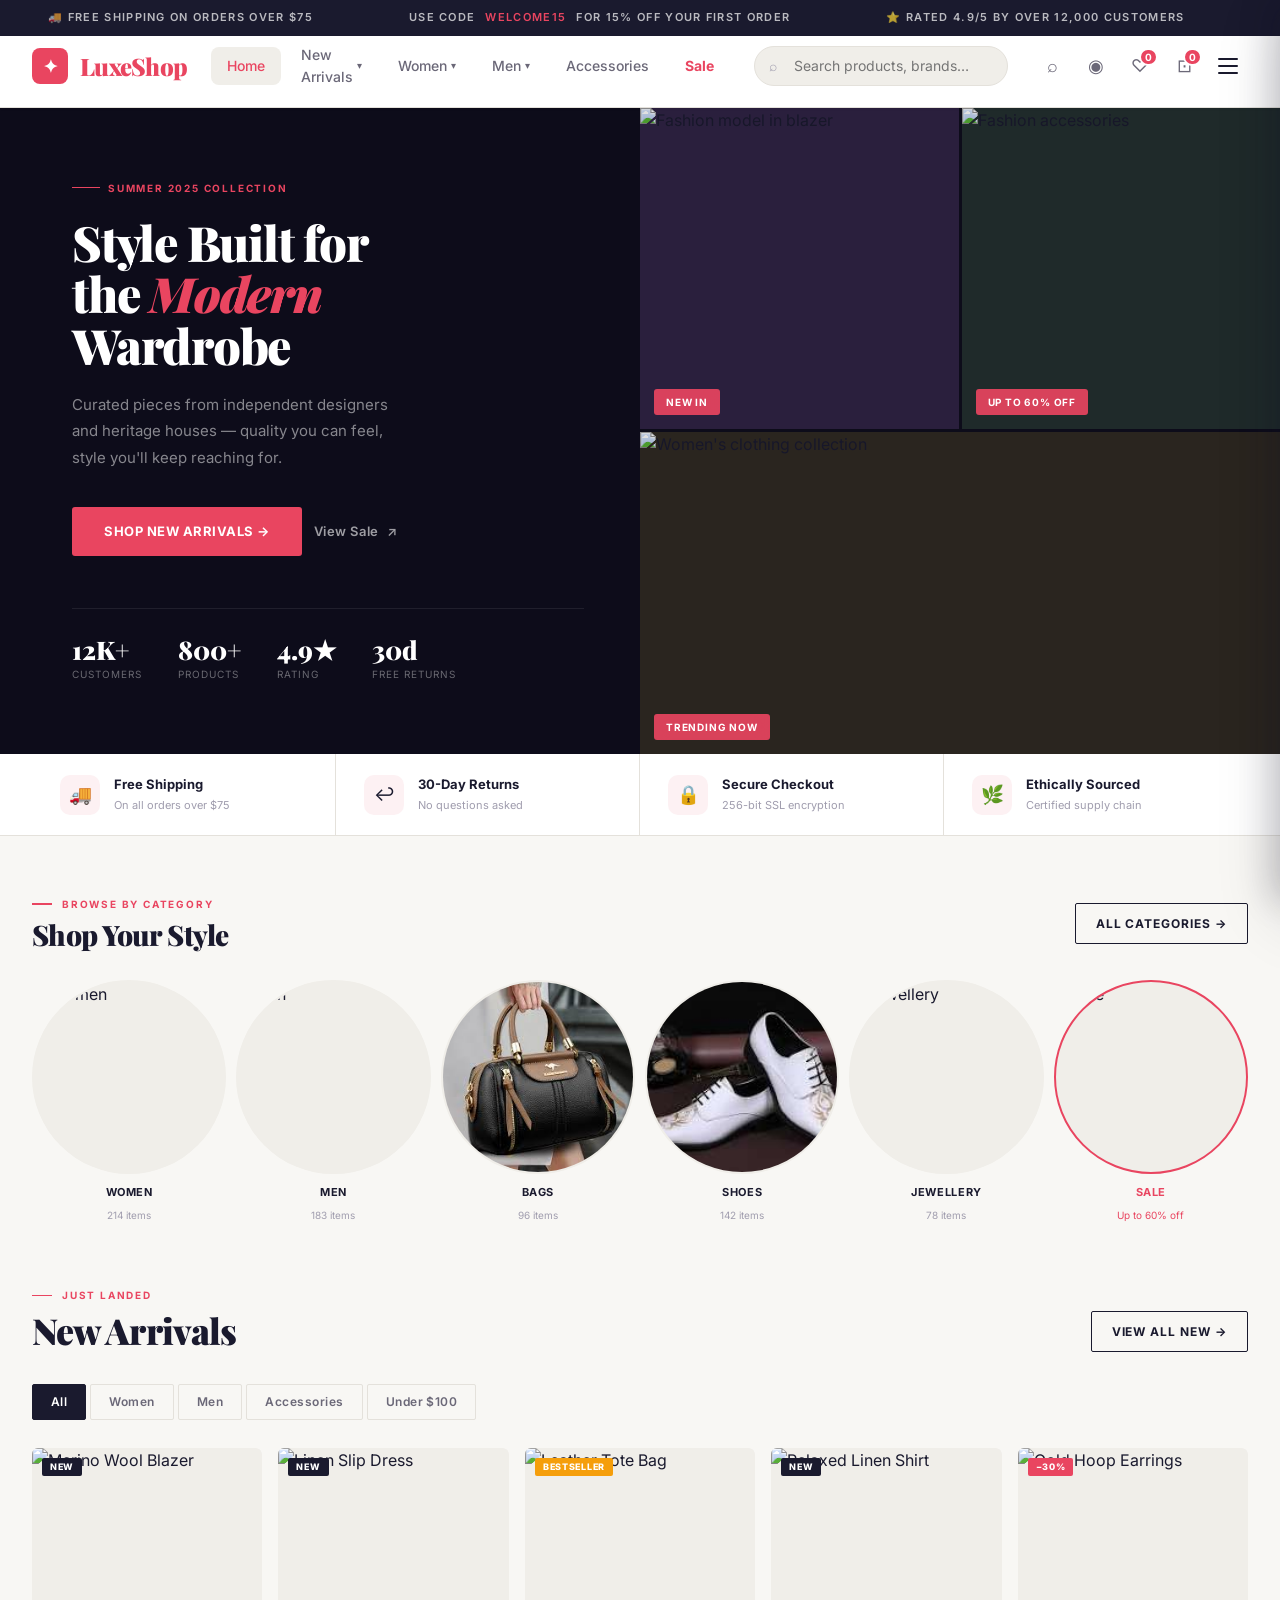
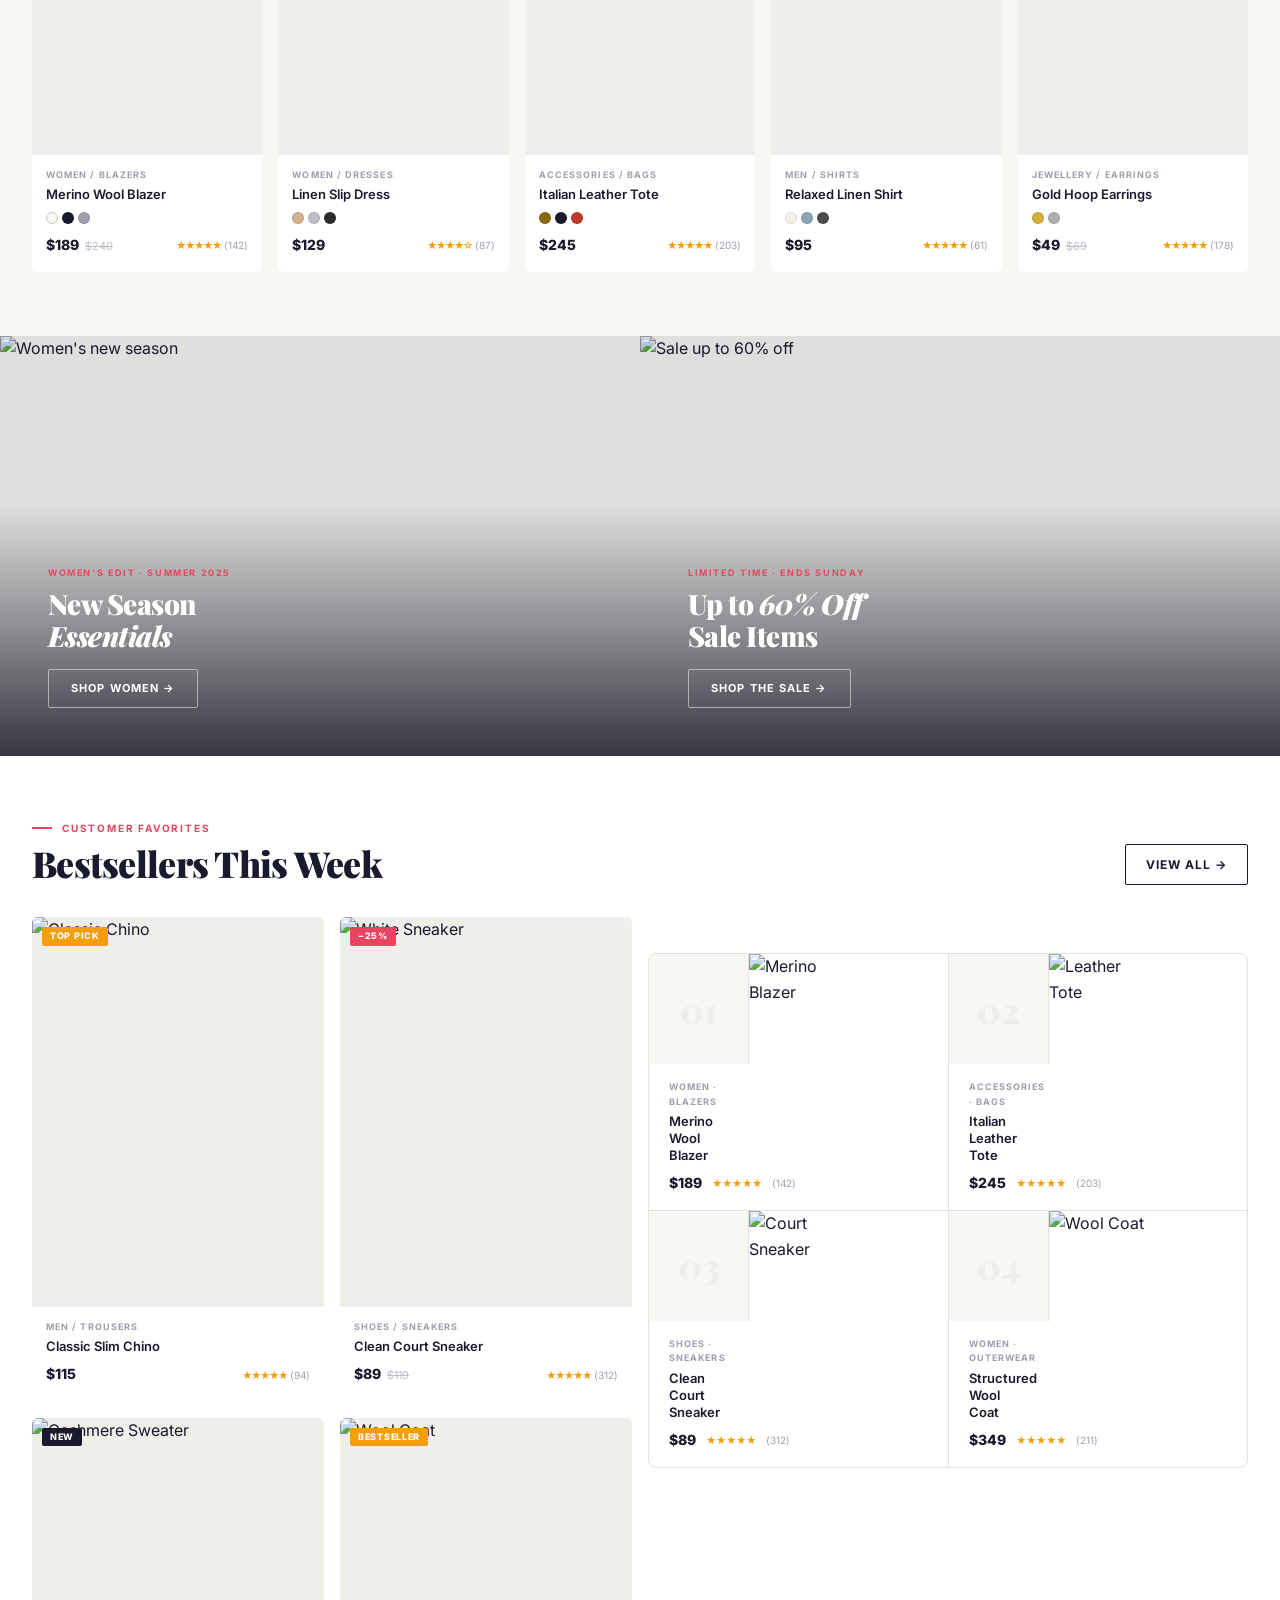
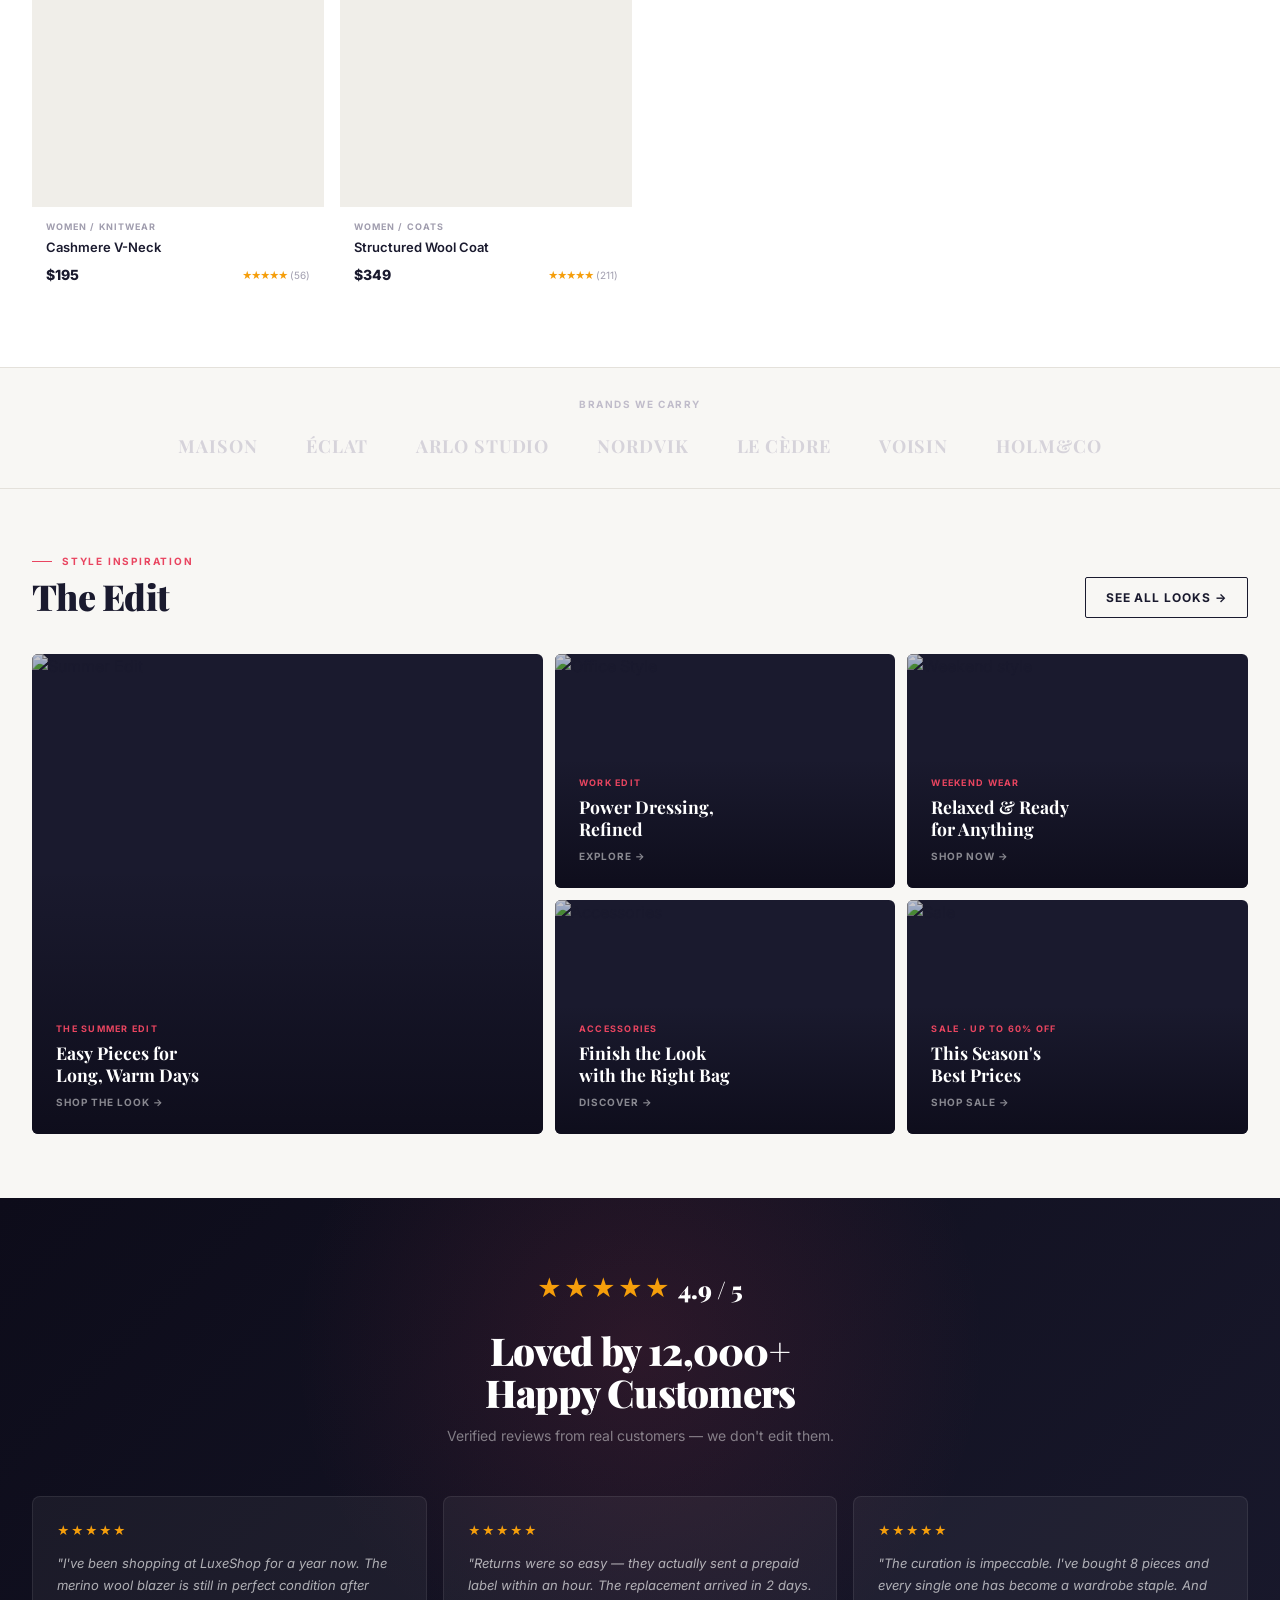
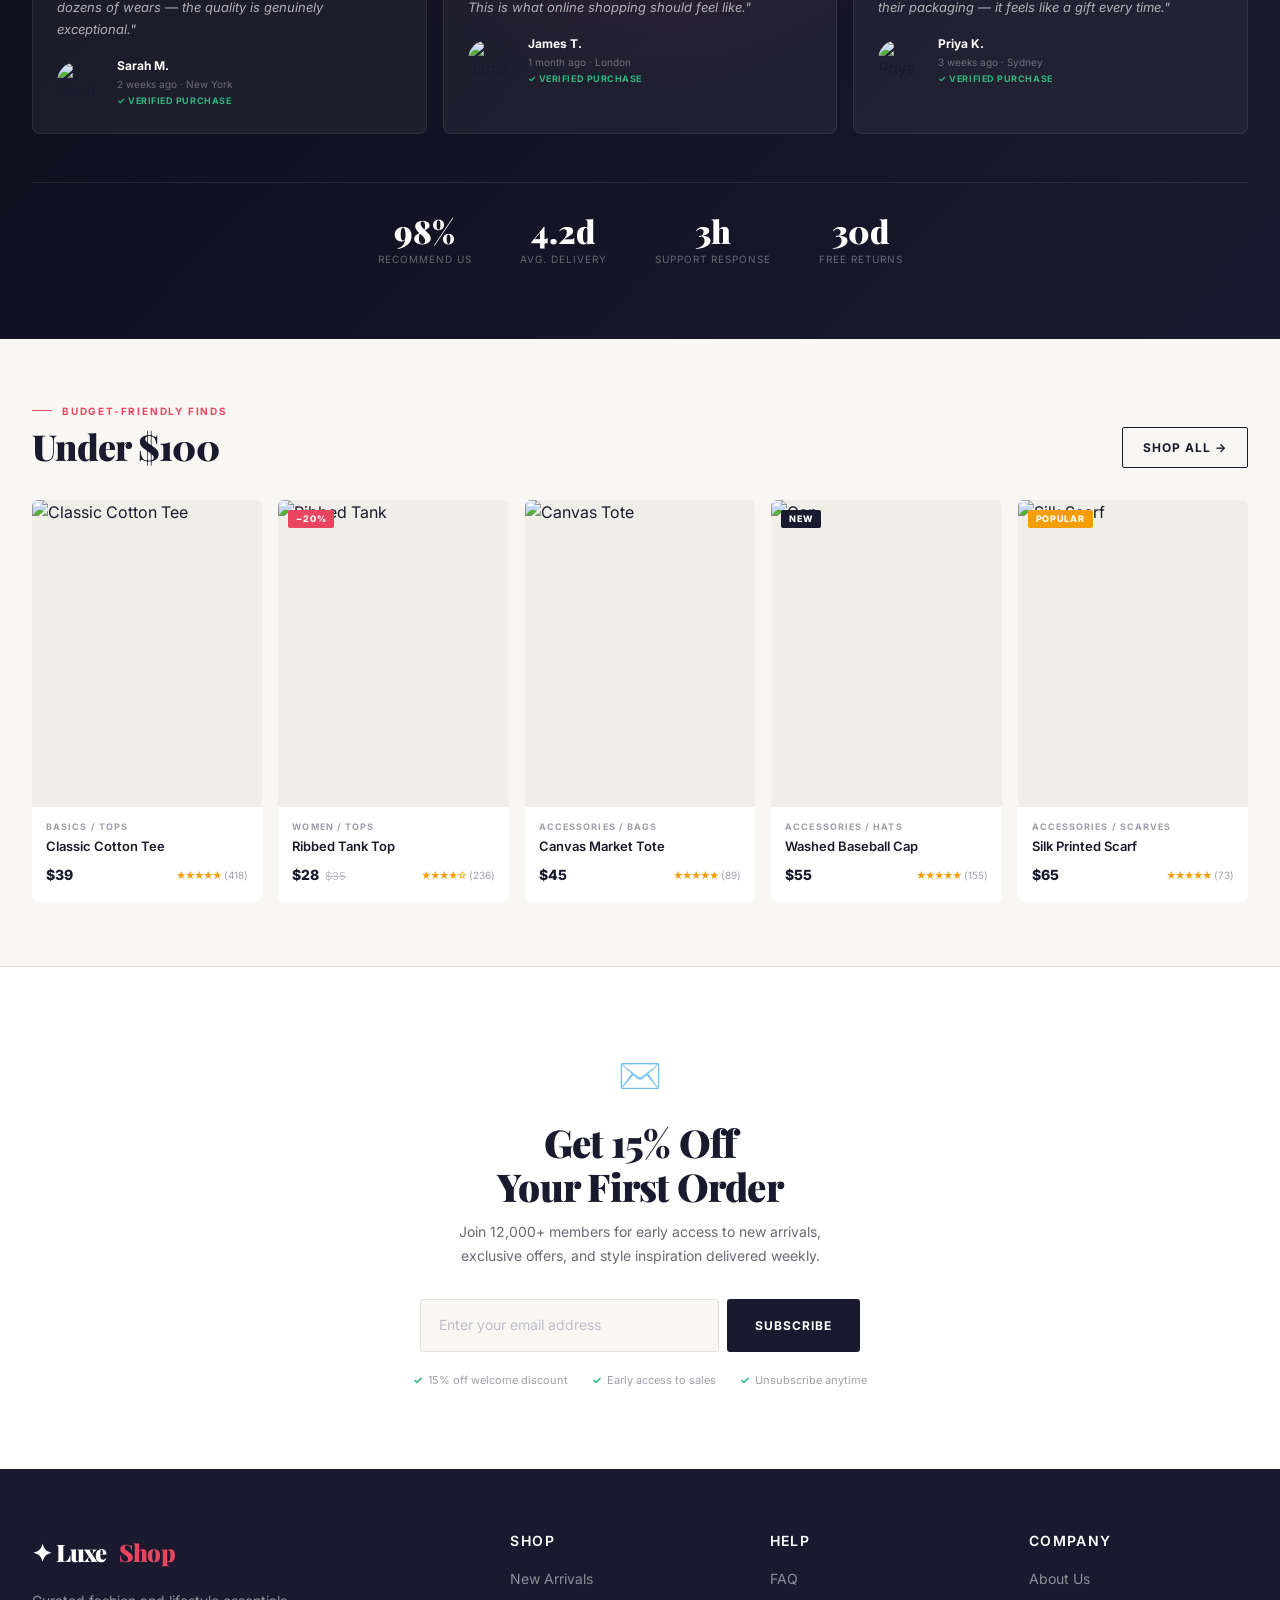
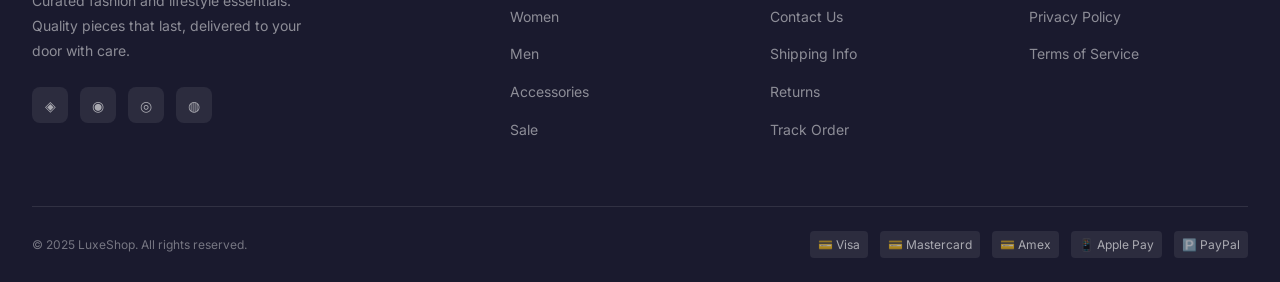
==== commit ca6612d9: "Update index.html" ====
--- a/luxeshop/index.html
+++ b/luxeshop/index.html
@@ -871,22 +871,22 @@
             <div class="cat-pill-count">214 items</div>
           </a>
           <a href="shop.html?cat=men" class="cat-pill">
-            <div class="cat-pill-img"><img src="https://images.unsplash.com/photo-1617137984095-74e4e5e3613f?w=200&h=200&fit=crop&q=75" alt="Men"></div>
+            <div class="cat-pill-img"><img src="https://encrypted-tbn0.gstatic.com/images?q=tbn:ANd9GcQ-qTSgoOT8cI92QRn9zyr31_CeEJRtdsetqnYFIMdlfQ&s=10" alt="Men"></div>
             <div class="cat-pill-name">Men</div>
             <div class="cat-pill-count">183 items</div>
           </a>
           <a href="shop.html?cat=accessories" class="cat-pill">
-            <div class="cat-pill-img"><img src="https://images.unsplash.com/photo-1548036328-c9fa89d128fa?w=200&h=200&fit=crop&q=75" alt="Bags"></div>
+            <div class="cat-pill-img"><img src="assets/images/bags.jfif" alt="Bags"></div>
             <div class="cat-pill-name">Bags</div>
             <div class="cat-pill-count">96 items</div>
           </a>
           <a href="shop.html?cat=shoes" class="cat-pill">
-            <div class="cat-pill-img"><img src="https://images.unsplash.com/photo-1542291026-7eec264c27ff?w=200&h=200&fit=crop&q=75" alt="Shoes"></div>
+            <div class="cat-pill-img"><img src="assets/images/men-shoe.jfif" alt="Shoes"></div>
             <div class="cat-pill-name">Shoes</div>
             <div class="cat-pill-count">142 items</div>
           </a>
           <a href="shop.html?cat=jewellery" class="cat-pill">
-            <div class="cat-pill-img"><img src="https://images.unsplash.com/photo-1599643478518-a784e5dc4c8f?w=200&h=200&fit=crop&q=75" alt="Jewellery"></div>
+            <div class="cat-pill-img"><img src="https://encrypted-tbn0.gstatic.com/images?q=tbn:ANd9GcQDRuzrO78fePoh6_ttl2oV1KCzOsoWidovO2D5Nr203A&s=10" alt="Jewellery"></div>
             <div class="cat-pill-name">Jewellery</div>
             <div class="cat-pill-count">78 items</div>
           </a>
